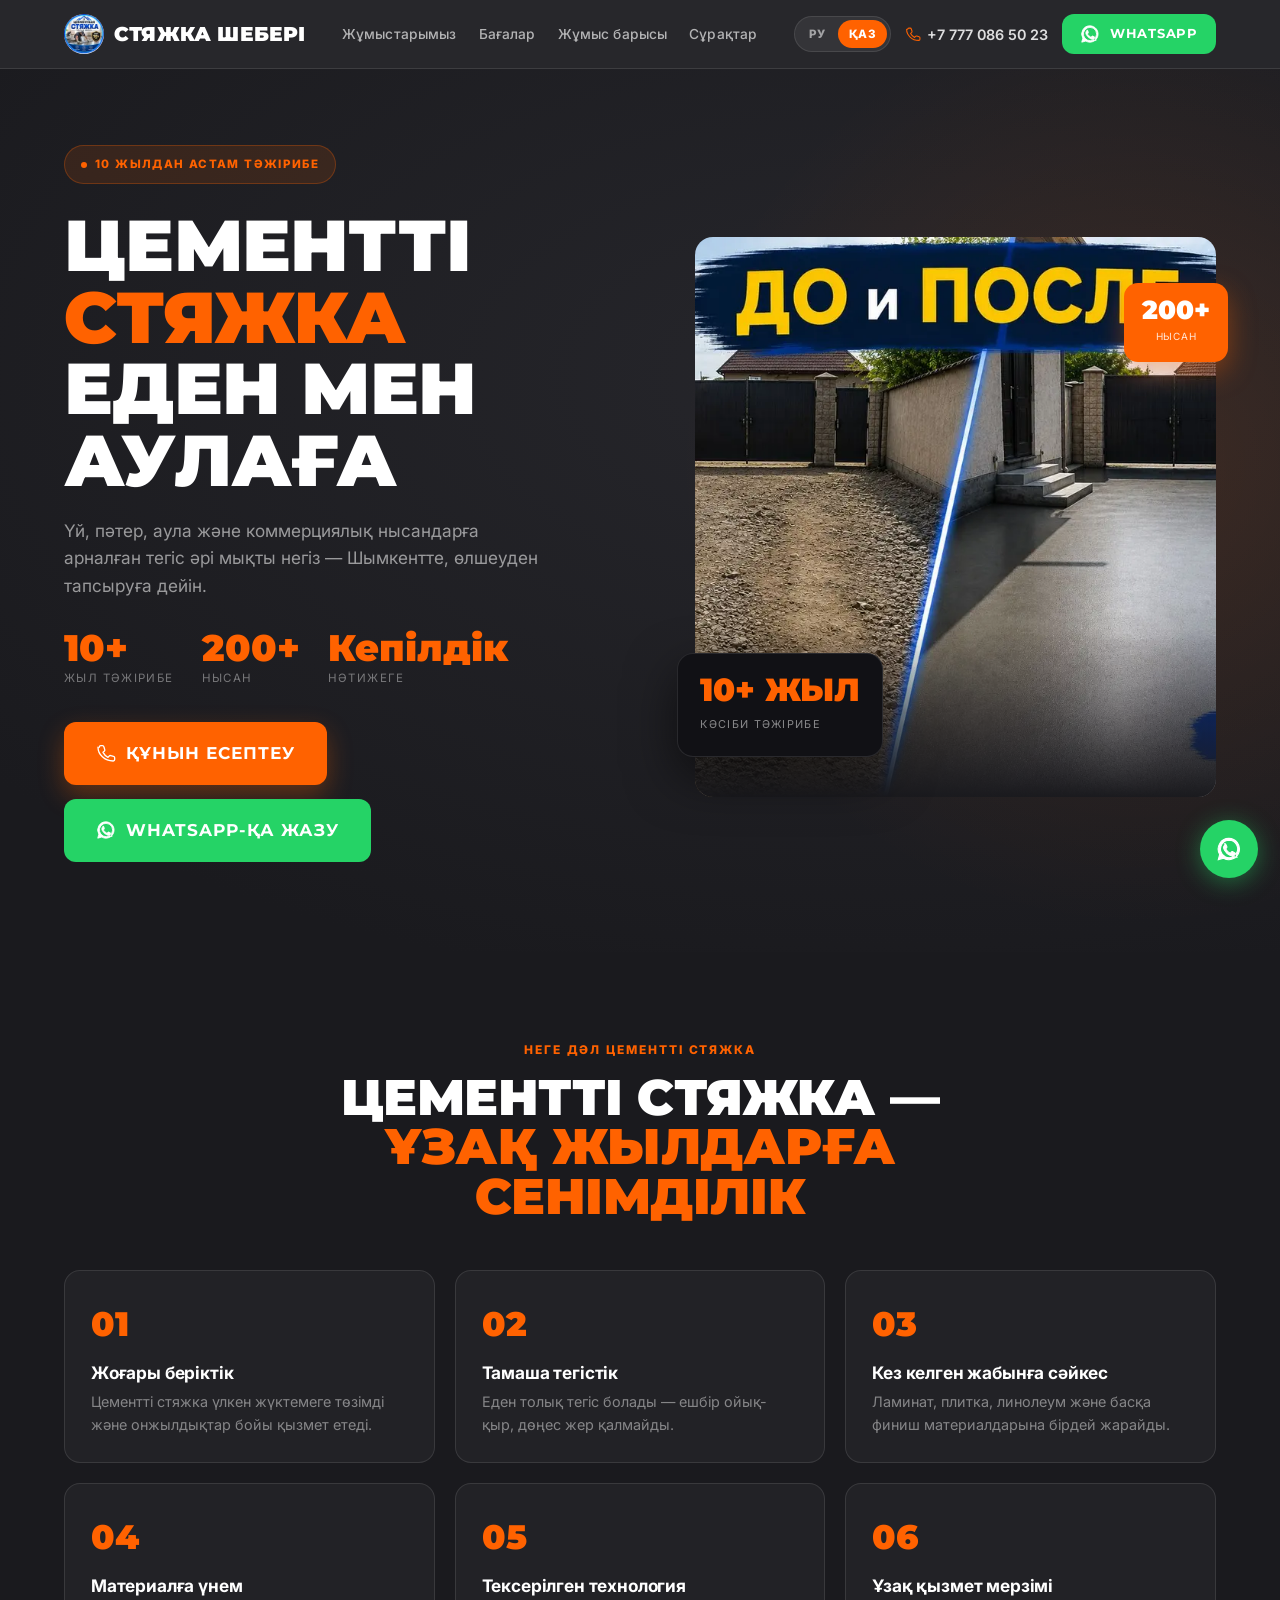
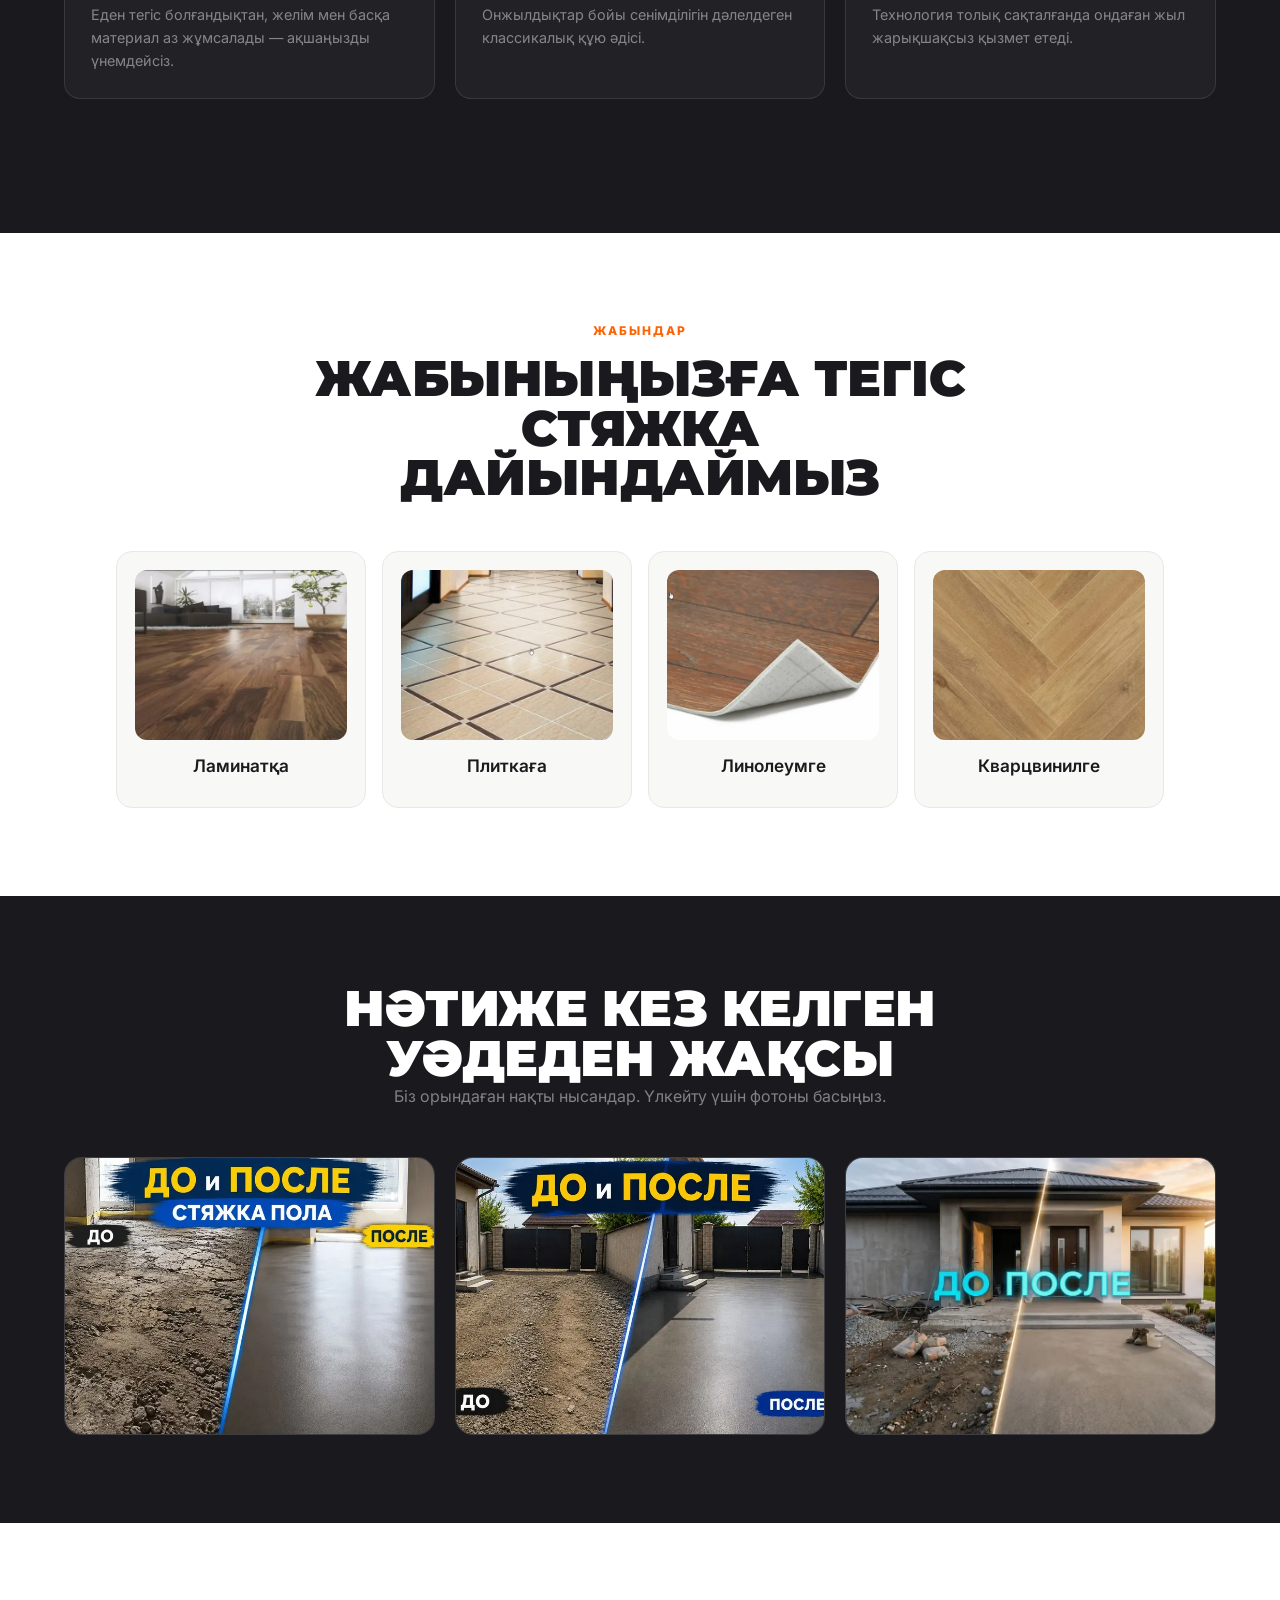
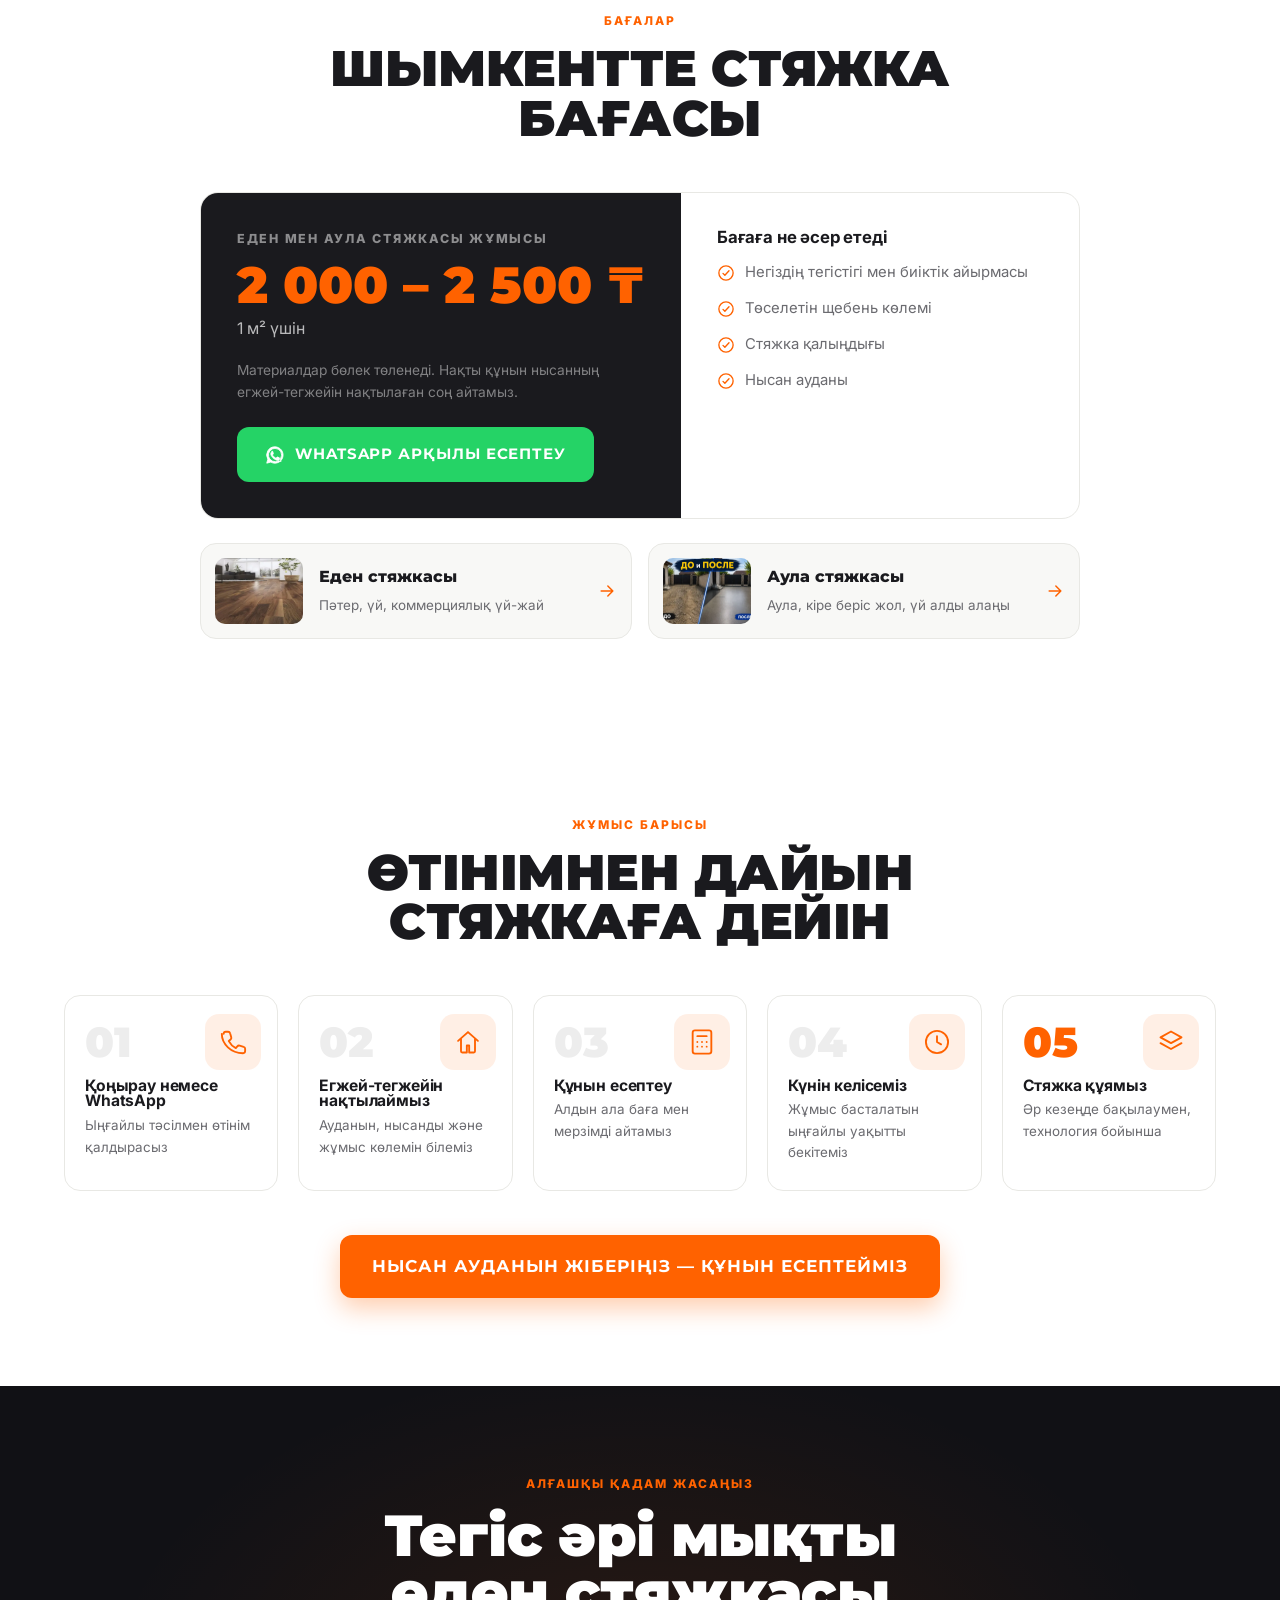
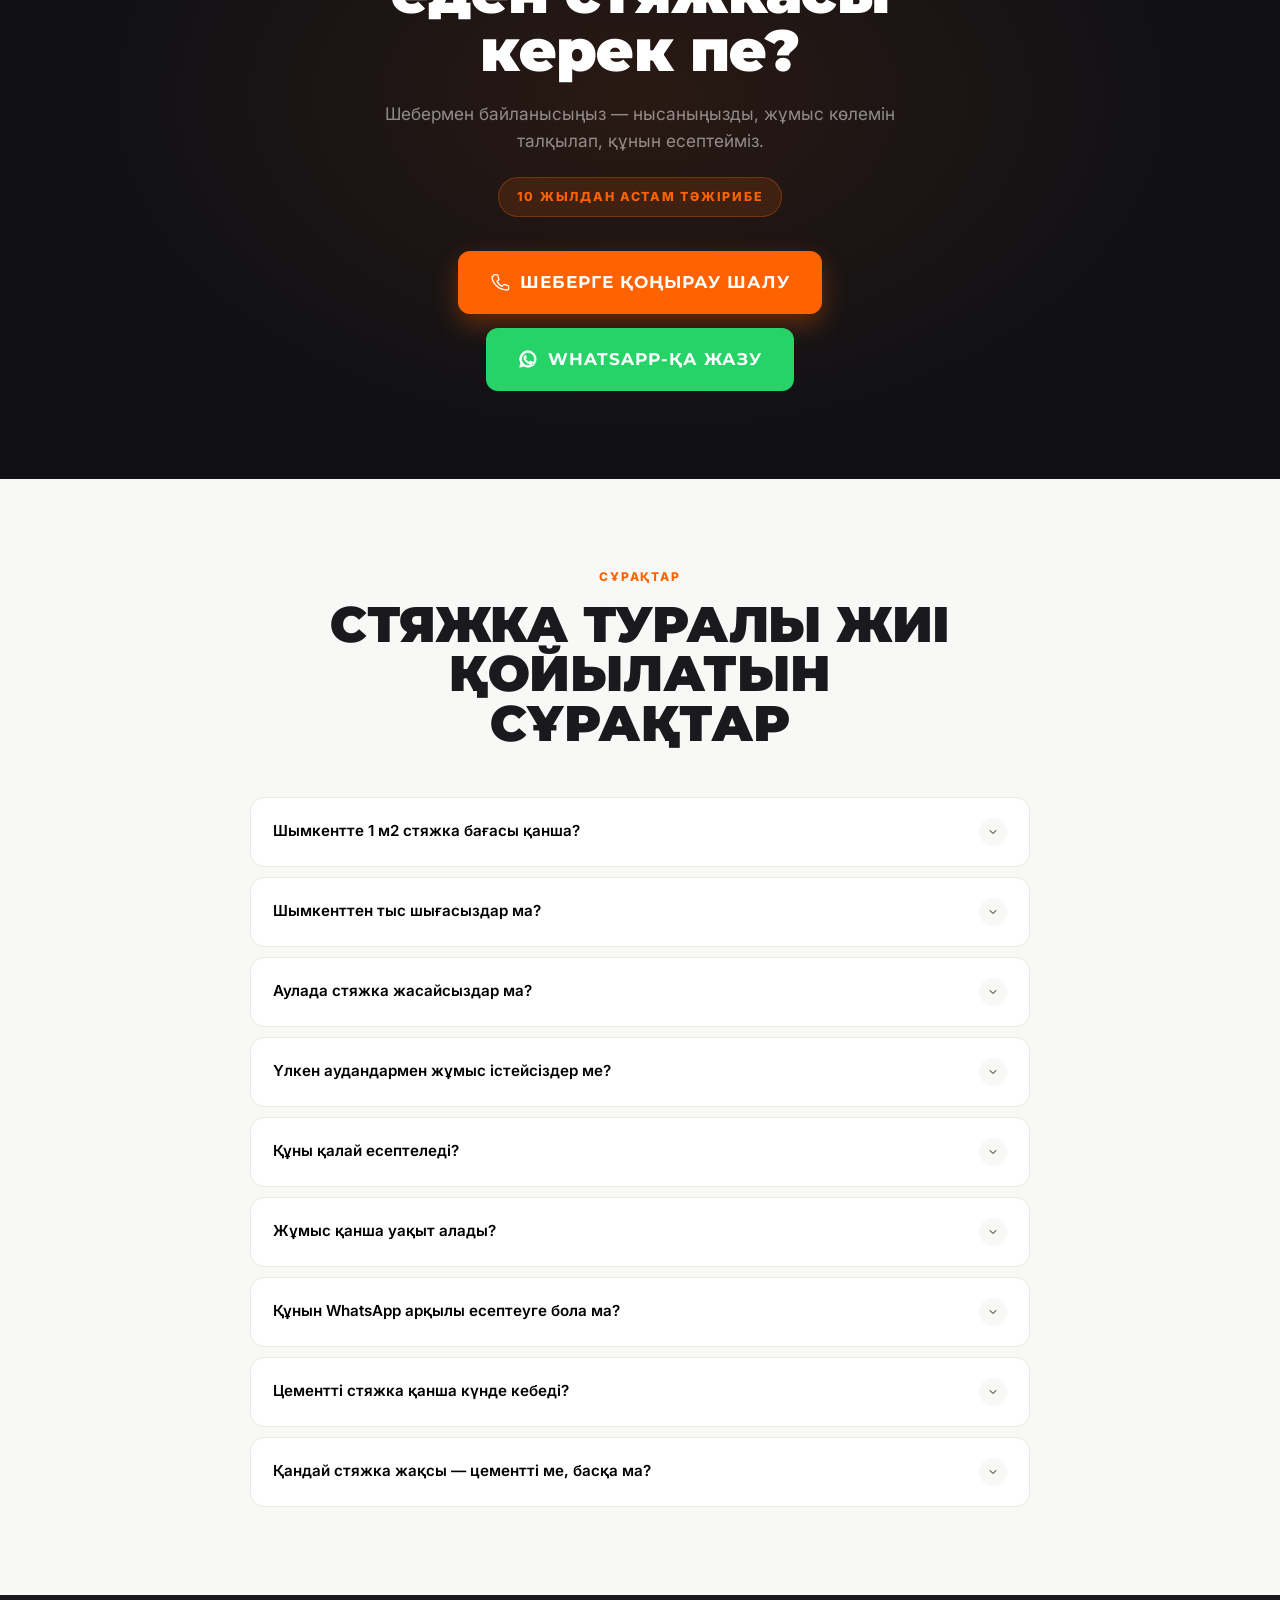
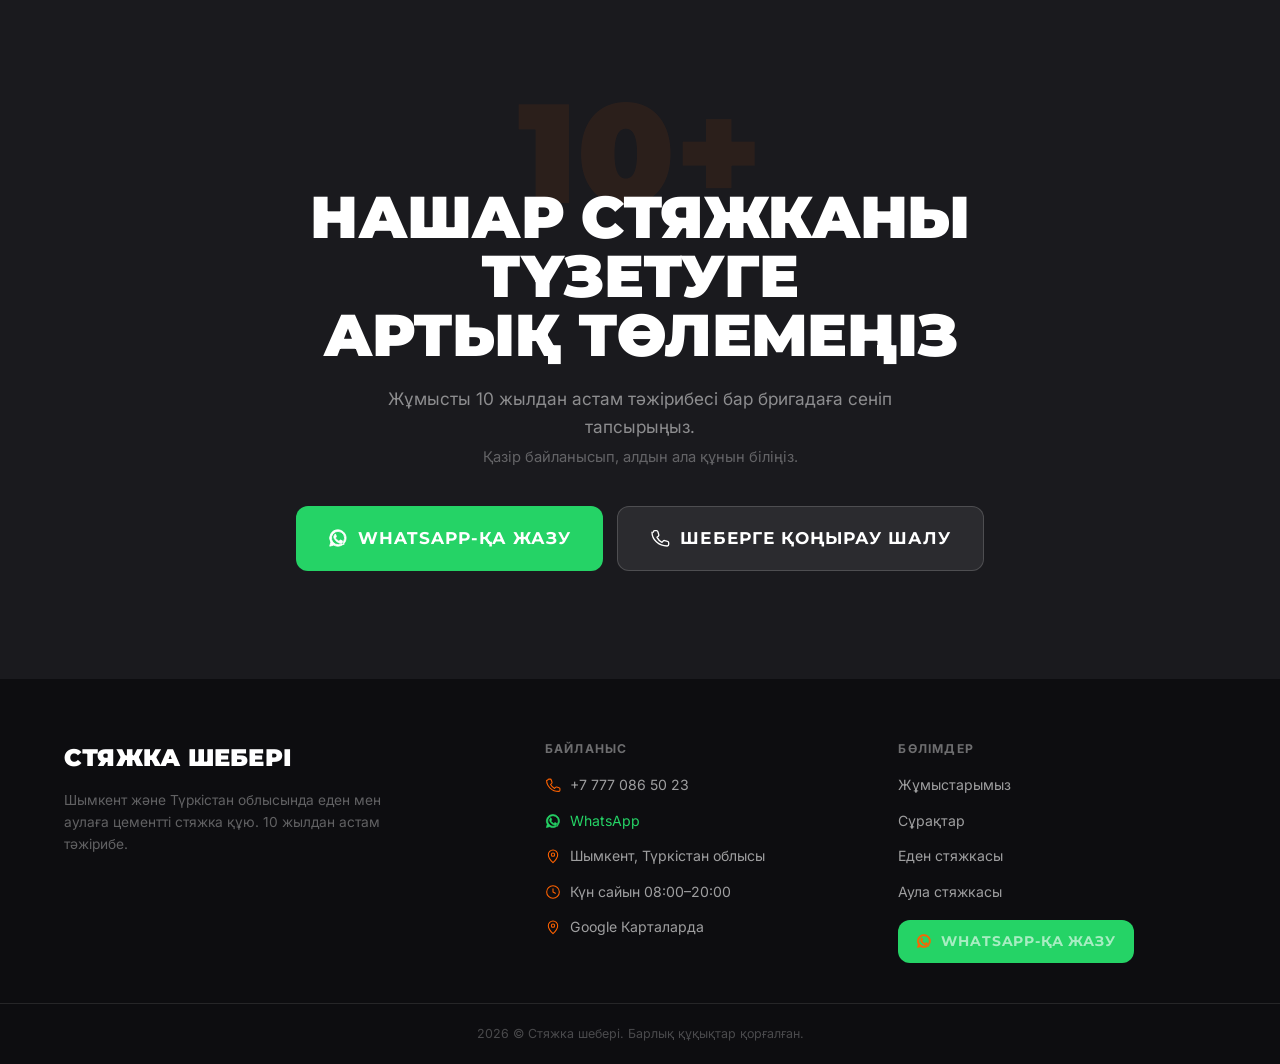
==== kk/index.html @ 06625010 "Work more search phrases into page copy Add 'заливка пола', 'бетонирование двора', 'цена за м2' and " ====
<!DOCTYPE html>
<html lang="kk">
<head>
<meta charset="UTF-8">
<meta name="viewport" content="width=device-width, initial-scale=1.0">
<title>Шымкентте еден мен аулаға цементті стяжка құю — 10+ жыл тәжірибесі бар шебер</title>
<meta name="description" content="Шымкент және Түркістан облысында сапалы цементті стяжка құю қызметі. Тәжірибелі шебер мен бригада, жұмыс бағасы 1 м² үшін 2000 ₸-ден. WhatsApp-қа жазыңыз немесе қоңырау шалыңыз.">
<meta name="keywords" content="Шымкентте стяжка құю, еден стяжкасы Шымкент, цементті стяжка, аула стяжкасы, стяжка бағасы Шымкент, стяжка шебері, пәтерге стяжка құю, Түркістан облысы стяжка, стяжка бригадасы, еденге стяжка құю, ламинат астына стяжка, плитка астына стяжка, линолеум астына стяжка, кварцвинил астына стяжка, еденді тегістеу, жеке үй стяжкасы, еден стяжкасы бағасы, стяжка 1 м2 қанша тұрады, стяжка қанша күнде кебеді, қандай стяжка жақсы">
<meta name="robots" content="index, follow">
<link rel="canonical" href="https://styazhka-shymkent.kz/kk/">
<link rel="alternate" hreflang="ru" href="https://styazhka-shymkent.kz/">
<link rel="alternate" hreflang="kk" href="https://styazhka-shymkent.kz/kk/">
<link rel="alternate" hreflang="x-default" href="https://styazhka-shymkent.kz/">

<meta property="og:type" content="website">
<meta property="og:title" content="Шымкентте еден мен аулаға цементті стяжка құю — 10+ жыл тәжірибесі бар шебер">
<meta property="og:description" content="Үй, пәтер, аула және коммерциялық нысандарға тегіс әрі мықты стяжка. Жұмыс басталмас бұрын құнын есептейміз.">
<meta property="og:image" content="https://styazhka-shymkent.kz/images/hero-driveway.jpg">
<meta property="og:image:width" content="1400">
<meta property="og:image:height" content="933">
<meta property="og:url" content="https://styazhka-shymkent.kz/kk/">
<meta property="og:locale" content="kk_KZ">
<meta property="og:locale:alternate" content="ru_RU">
<meta property="og:phone_number" content="+77770865023">

<link rel="icon" href="/favicon.ico" sizes="any">
<link rel="icon" type="image/png" sizes="48x48" href="/favicon-48.png">
<link rel="icon" type="image/png" sizes="96x96" href="/favicon-96.png">
<link rel="icon" type="image/png" sizes="120x120" href="/favicon-120.png">
<link rel="icon" type="image/png" sizes="192x192" href="/favicon-192.png">
<link rel="apple-touch-icon" href="/apple-touch-icon.png">

<link rel="preconnect" href="https://fonts.googleapis.com">
<link rel="preconnect" href="https://fonts.gstatic.com" crossorigin>
<link rel="preload" as="style" href="https://fonts.googleapis.com/css2?family=Montserrat:wght@600;700;800;900&family=Inter:wght@400;500;600;700&display=swap">
<link href="https://fonts.googleapis.com/css2?family=Montserrat:wght@600;700;800;900&family=Inter:wght@400;500;600;700&display=swap" rel="stylesheet" media="print" onload="this.media='all'">
<noscript><link href="https://fonts.googleapis.com/css2?family=Montserrat:wght@600;700;800;900&family=Inter:wght@400;500;600;700&display=swap" rel="stylesheet"></noscript>

<link rel="preload" as="image" href="../images/hero-driveway.webp" media="(min-width: 1081px)" fetchpriority="high">
<link rel="stylesheet" href="../styles.css?v=2">

<script type="application/ld+json">
{
  "@context": "https://schema.org",
  "@type": "HomeAndConstructionBusiness",
  "name": "Стяжка шебері — Шымкент",
  "description": "Шымкентте еден мен аулаға цементті стяжка құю. Тәжірибелі шебер мен бригада, нарықта 10 жылдан астам.",
  "url": "https://styazhka-shymkent.kz/kk/",
  "image": "https://styazhka-shymkent.kz/images/hero-driveway.jpg",
  "telephone": "+77770865023",
  "priceRange": "2000–2500 ₸/м²",
  "logo": "https://styazhka-shymkent.kz/images/logo.png",
  "openingHours": "Mo-Su 08:00-20:00",
  "hasMap": "https://maps.google.com/?cid=4954573029250881771",
  "sameAs": ["https://maps.google.com/?cid=4954573029250881771"],
  "areaServed": [
    {"@type": "City", "name": "Шымкент"},
    {"@type": "AdministrativeArea", "name": "Түркістан облысы"}
  ],
  "address": { "@type": "PostalAddress", "addressLocality": "Шымкент", "addressCountry": "KZ" }
}
</script>
<!-- Yandex.Metrika counter -->
<script type="text/javascript">
    (function(m,e,t,r,i,k,a){
        m[i]=m[i]||function(){(m[i].a=m[i].a||[]).push(arguments)};
        m[i].l=1*new Date();
        for (var j = 0; j < document.scripts.length; j++) {if (document.scripts[j].src === r) { return; }}
        k=e.createElement(t),a=e.getElementsByTagName(t)[0],k.async=1,k.src=r,a.parentNode.insertBefore(k,a)
    })(window, document,'script','https://mc.yandex.ru/metrika/tag.js?id=113211714', 'ym');

    ym(113211714, 'init', {ssr:true, webvisor:true, clickmap:true, ecommerce:"dataLayer", accurateTrackBounce:true, trackLinks:true});
</script>
<!-- /Yandex.Metrika counter -->
</head>
<body>
<noscript><div><img src="https://mc.yandex.ru/watch/113211714" style="position:absolute; left:-9999px;" alt="" /></div></noscript>

<!-- ===== ICON SPRITE ===== -->
<svg style="display:none">
  <defs>
    <symbol id="i-award" viewBox="0 0 24 24" fill="none" stroke="currentColor" stroke-width="1.6" stroke-linecap="round" stroke-linejoin="round">
      <circle cx="12" cy="8" r="6"/><path d="M8.5 13.5 7 22l5-3 5 3-1.5-8.5"/>
    </symbol>
    <symbol id="i-users" viewBox="0 0 24 24" fill="none" stroke="currentColor" stroke-width="1.6" stroke-linecap="round" stroke-linejoin="round">
      <circle cx="9" cy="8" r="3.2"/><path d="M2.5 20c0-3.5 2.9-6 6.5-6s6.5 2.5 6.5 6"/>
      <circle cx="17" cy="8.5" r="2.6"/><path d="M16 14.3c2.9.4 5 2.6 5 5.7"/>
    </symbol>
    <symbol id="i-pin" viewBox="0 0 24 24" fill="none" stroke="currentColor" stroke-width="1.6" stroke-linecap="round" stroke-linejoin="round">
      <path d="M12 22s7-6.6 7-12a7 7 0 1 0-14 0c0 5.4 7 12 7 12Z"/><circle cx="12" cy="10" r="2.5"/>
    </symbol>
    <symbol id="i-calc" viewBox="0 0 24 24" fill="none" stroke="currentColor" stroke-width="1.6" stroke-linecap="round" stroke-linejoin="round">
      <rect x="4" y="2" width="16" height="20" rx="2"/><path d="M8 7h8M8 12h.01M12 12h.01M16 12h.01M8 16h.01M12 16h.01M16 16h.01"/>
    </symbol>
    <symbol id="i-phone" viewBox="0 0 24 24" fill="none" stroke="currentColor" stroke-width="1.6" stroke-linecap="round" stroke-linejoin="round">
      <path d="M4 5c0-1 .8-1.8 1.8-1.8h2c.8 0 1.5.5 1.7 1.3l1 3.4c.2.7 0 1.5-.6 2l-1.5 1.3a14 14 0 0 0 6 6l1.3-1.5c.5-.6 1.3-.8 2-.6l3.4 1c.8.2 1.3.9 1.3 1.7v2c0 1-.8 1.8-1.8 1.8C10.3 21.6 2.4 13.7 2.4 5"/>
    </symbol>
    <symbol id="i-whatsapp" viewBox="0 0 24 24" fill="currentColor">
      <path d="M12 2.2A9.8 9.8 0 0 0 3.4 17l-1.3 4.8L7 20.5A9.8 9.8 0 1 0 12 2.2Zm0 1.8a8 8 0 0 1 6.7 12.3l-.2.4.8 3-3.1-.8-.4.2A8 8 0 1 1 12 4Zm-3.4 4c-.2 0-.5 0-.7.4-.2.4-.9 1-.9 2.3 0 1.3 1 2.6 1.1 2.8.1.2 2 3.1 4.8 4.2 2.4 1 2.4.6 2.8.6.5 0 1.6-.6 1.8-1.3.2-.6.2-1.1.2-1.2-.1-.1-.3-.2-.6-.4l-2-1c-.3-.1-.5-.1-.6.1l-.9 1.1c-.2.2-.3.2-.6.1-.3-.1-1.2-.5-2.3-1.5-.9-.8-1.4-1.7-1.6-2-.2-.3 0-.5.1-.6l.5-.6c.2-.2.2-.4.3-.6.1-.2 0-.4 0-.6l-.9-2.1c-.2-.5-.4-.5-.6-.5h-.5Z"/>
    </symbol>
    <symbol id="i-check" viewBox="0 0 24 24" fill="none" stroke="currentColor" stroke-width="1.8" stroke-linecap="round" stroke-linejoin="round">
      <circle cx="12" cy="12" r="9.5"/><path d="m8 12.5 2.5 2.5 5.5-6"/>
    </symbol>
    <symbol id="i-star" viewBox="0 0 24 24" fill="currentColor">
      <path d="M12 2.5l2.9 6.1 6.6.8-4.9 4.5 1.3 6.6L12 17.4l-5.9 3.1 1.3-6.6-4.9-4.5 6.6-.8Z"/>
    </symbol>
    <symbol id="i-home" viewBox="0 0 24 24" fill="none" stroke="currentColor" stroke-width="1.6" stroke-linecap="round" stroke-linejoin="round">
      <path d="M3.5 11 12 3.5 20.5 11"/><path d="M6 9.5V20a1 1 0 0 0 1 1h4v-6h2v6h4a1 1 0 0 0 1-1V9.5"/>
    </symbol>
    <symbol id="i-building" viewBox="0 0 24 24" fill="none" stroke="currentColor" stroke-width="1.6" stroke-linecap="round" stroke-linejoin="round">
      <rect x="5" y="3" width="14" height="18" rx="1"/><path d="M9 7h1M14 7h1M9 11h1M14 11h1M9 15h1M14 15h1M10 21v-4h4v4"/>
    </symbol>
    <symbol id="i-layers" viewBox="0 0 24 24" fill="none" stroke="currentColor" stroke-width="1.6" stroke-linecap="round" stroke-linejoin="round">
      <path d="m12 3 9 5-9 5-9-5 9-5Z"/><path d="m3 13 9 5 9-5"/>
    </symbol>
    <symbol id="i-grid" viewBox="0 0 24 24" fill="none" stroke="currentColor" stroke-width="1.6" stroke-linecap="round" stroke-linejoin="round">
      <rect x="3.5" y="3.5" width="7.5" height="7.5" rx="1"/><rect x="13" y="3.5" width="7.5" height="7.5" rx="1"/>
      <rect x="3.5" y="13" width="7.5" height="7.5" rx="1"/><rect x="13" y="13" width="7.5" height="7.5" rx="1"/>
    </symbol>
    <symbol id="i-tree" viewBox="0 0 24 24" fill="none" stroke="currentColor" stroke-width="1.6" stroke-linecap="round" stroke-linejoin="round">
      <path d="M12 2 7 10h3l-4 6h4v6h4v-6h4l-4-6h3L12 2Z"/>
    </symbol>
    <symbol id="i-garage" viewBox="0 0 24 24" fill="none" stroke="currentColor" stroke-width="1.6" stroke-linecap="round" stroke-linejoin="round">
      <path d="M3 21V9l9-6 9 6v12"/><path d="M5 21v-9h14v9"/><path d="M5 12h14"/>
    </symbol>
    <symbol id="i-briefcase" viewBox="0 0 24 24" fill="none" stroke="currentColor" stroke-width="1.6" stroke-linecap="round" stroke-linejoin="round">
      <rect x="2.5" y="7" width="19" height="13" rx="2"/><path d="M8 7V5a2 2 0 0 1 2-2h4a2 2 0 0 1 2 2v2"/><path d="M2.5 12.5h19"/>
    </symbol>
    <symbol id="i-maximize" viewBox="0 0 24 24" fill="none" stroke="currentColor" stroke-width="1.6" stroke-linecap="round" stroke-linejoin="round">
      <path d="M8 3H4a1 1 0 0 0-1 1v4M16 3h4a1 1 0 0 1 1 1v4M21 16v4a1 1 0 0 1-1 1h-4M3 16v4a1 1 0 0 0 1 1h4"/>
    </symbol>
    <symbol id="i-camera" viewBox="0 0 24 24" fill="none" stroke="currentColor" stroke-width="1.6" stroke-linecap="round" stroke-linejoin="round">
      <path d="M4 8h3l1.5-2h7L17 8h3a1 1 0 0 1 1 1v9a1 1 0 0 1-1 1H4a1 1 0 0 1-1-1V9a1 1 0 0 1 1-1Z"/><circle cx="12" cy="13.5" r="3.4"/>
    </symbol>
    <symbol id="i-clock" viewBox="0 0 24 24" fill="none" stroke="currentColor" stroke-width="1.6" stroke-linecap="round" stroke-linejoin="round">
      <circle cx="12" cy="12" r="9.5"/><path d="M12 7v5l3.5 2"/>
    </symbol>
    <symbol id="i-arrow" viewBox="0 0 24 24" fill="none" stroke="currentColor" stroke-width="1.8" stroke-linecap="round" stroke-linejoin="round">
      <path d="M5 12h14M13 6l6 6-6 6"/>
    </symbol>
    <symbol id="i-chevron" viewBox="0 0 24 24" fill="none" stroke="currentColor" stroke-width="1.8" stroke-linecap="round" stroke-linejoin="round">
      <path d="m6 9 6 6 6-6"/>
    </symbol>
    <symbol id="i-close" viewBox="0 0 24 24" fill="none" stroke="currentColor" stroke-width="1.8" stroke-linecap="round" stroke-linejoin="round">
      <path d="m6 6 12 12M18 6 6 18"/>
    </symbol>
    <symbol id="i-zoom" viewBox="0 0 24 24" fill="none" stroke="currentColor" stroke-width="1.6" stroke-linecap="round" stroke-linejoin="round">
      <circle cx="11" cy="11" r="7"/><path d="m21 21-4.3-4.3M11 8v6M8 11h6"/>
    </symbol>
    <symbol id="i-shield" viewBox="0 0 24 24" fill="none" stroke="currentColor" stroke-width="1.6" stroke-linecap="round" stroke-linejoin="round">
      <path d="M12 2.5 20 6v6c0 5-3.4 8.4-8 9.5C7.4 20.4 4 17 4 12V6l8-3.5Z"/><path d="m8.5 12 2.5 2.5 4.5-5"/>
    </symbol>
  </defs>
</svg>

<!-- ===== HEADER ===== -->
<header class="site-header" id="siteHeader">
  <div class="container header-inner">
    <a href="#top" class="logo">
      <img class="logo-mark" src="../images/logo.webp" width="40" height="40" alt="Логотип — Стяжка шебері">
      <span class="logo-stack">
        <span class="logo-text">Стяжка шебері</span>
      </span>
    </a>

    <nav class="main-nav" id="mainNav">
      <a href="#before-after">Жұмыстарымыз</a>
      <a href="#price">Бағалар</a>
      <a href="#process" class="hide-mobile">Жұмыс барысы</a>
      <a href="#faq">Сұрақтар</a>
    </nav>

    <div class="header-actions">
      <div class="lang-switch" role="group" aria-label="Тіл / Язык">
        <a href="/" class="lang-btn">РУ</a>
        <a href="/kk/" class="lang-btn active">ҚАЗ</a>
      </div>
      <a href="tel:+77770865023" class="phone-link">
        <svg class="ic"><use href="#i-phone"/></svg> +7 777 086 50 23
      </a>
      <a href="https://wa.me/77770865023?text=Сәлеметсіз бе! Стяжка құю құнын білгім келеді." class="btn btn-accent btn-sm">
        <svg class="ic"><use href="#i-whatsapp"/></svg> WhatsApp
      </a>
      <button class="burger" id="burger" aria-label="Мәзір">
        <span></span><span></span><span></span>
      </button>
    </div>
  </div>
</header>

<!-- ===== HERO ===== -->
<section class="hero" id="top">
  <div class="container hero-inner">
    <div class="hero-text reveal">
      <span class="hero-badge"><span class="dot"></span> <span>10 жылдан астам тәжірибе</span></span>

      <h1>ЦЕМЕНТТІ<br><span class="accent">СТЯЖКА</span><br>ЕДЕН МЕН АУЛАҒА</h1>

      <p class="hero-sub">Үй, пәтер, аула және коммерциялық нысандарға арналған тегіс әрі мықты негіз — Шымкентте, өлшеуден тапсыруға дейін.</p>

      <div class="hero-stats">
        <div><strong>10+</strong><span>жыл тәжірибе</span></div>
        <div><strong>200+</strong><span>нысан</span></div>
        <div><strong>Кепілдік</strong><span>нәтижеге</span></div>
      </div>

      <div class="hero-cta">
        <a href="#contact-form" class="btn btn-primary btn-lg"><svg class="ic"><use href="#i-phone"/></svg> <span>Құнын есептеу</span></a>
        <a href="https://wa.me/77770865023?text=Сәлеметсіз бе! Стяжка құю құнын білгім келеді." class="btn btn-accent btn-lg">
          <svg class="ic"><use href="#i-whatsapp"/></svg> <span>WhatsApp-қа жазу</span>
        </a>
      </div>

    </div>

    <div class="hero-media">
      <div class="hero-photo">
        <img src="../images/hero-driveway.webp" width="1100" height="733" loading="lazy" alt="Шымкентте аула стяжкасы дейін және кейін">
      </div>
      <div class="hero-badge-card">
        <strong>10+ ЖЫЛ</strong>
        <span>Кәсіби тәжірибе</span>
      </div>
      <div class="hero-badge-pin">
        <strong>200+</strong>
        <span>нысан</span>
      </div>
    </div>
  </div>
</section>

<!-- ===== PAIN SECTION ===== -->
<section class="section section-dark">
  <div class="container">
    <div class="section-head reveal">
      <span class="eyebrow">Неге дәл цементті стяжка</span>
      <h2>ЦЕМЕНТТІ СТЯЖКА —<br><span class="accent">ҰЗАҚ ЖЫЛДАРҒА СЕНІМДІЛІК</span></h2>
    </div>

    <div class="grid grid-3 pain-cards">
      <div class="pain-card reveal">
        <div class="pain-num"></div>
        <h3>Жоғары беріктік</h3>
        <p>Цементті стяжка үлкен жүктемеге төзімді және онжылдықтар бойы қызмет етеді.</p>
      </div>
      <div class="pain-card reveal">
        <div class="pain-num"></div>
        <h3>Тамаша тегістік</h3>
        <p>Еден толық тегіс болады — ешбір ойық-қыр, дөңес жер қалмайды.</p>
      </div>
      <div class="pain-card reveal">
        <div class="pain-num"></div>
        <h3>Кез келген жабынға сәйкес</h3>
        <p>Ламинат, плитка, линолеум және басқа финиш материалдарына бірдей жарайды.</p>
      </div>
      <div class="pain-card reveal">
        <div class="pain-num"></div>
        <h3>Материалға үнем</h3>
        <p>Еден тегіс болғандықтан, желім мен басқа материал аз жұмсалады — ақшаңызды үнемдейсіз.</p>
      </div>
      <div class="pain-card reveal">
        <div class="pain-num"></div>
        <h3>Тексерілген технология</h3>
        <p>Онжылдықтар бойы сенімділігін дәлелдеген классикалық құю әдісі.</p>
      </div>
      <div class="pain-card reveal">
        <div class="pain-num"></div>
        <h3>Ұзақ қызмет мерзімі</h3>
        <p>Технология толық сақталғанда ондаған жыл жарықшақсыз қызмет етеді.</p>
      </div>
    </div>
  </div>
</section>

<!-- ===== FLOOR TYPES ===== -->
<section class="section" id="floor-types">
  <div class="container">
    <div class="section-head reveal">
      <span class="eyebrow">Жабындар</span>
      <h2>Жабыныңызға тегіс стяжка дайындаймыз</h2>
    </div>

    <div class="floor-types">
      <div class="floor-type reveal">
        <div class="floor-type-photo"><img src="../images/floor-laminate.webp" width="600" height="360" alt="Ламинат астына стяжка" loading="lazy"></div>
        <span>Ламинатқа</span>
      </div>
      <div class="floor-type reveal">
        <div class="floor-type-photo"><img src="../images/floor-tile.webp" width="600" height="396" alt="Плитка астына стяжка" loading="lazy"></div>
        <span>Плиткаға</span>
      </div>
      <div class="floor-type reveal">
        <div class="floor-type-photo"><img src="../images/floor-linoleum.webp" width="600" height="435" alt="Линолеум астына стяжка" loading="lazy"></div>
        <span>Линолеумге</span>
      </div>
      <div class="floor-type reveal">
        <div class="floor-type-photo"><img src="../images/floor-quartzvinyl.webp" width="600" height="408" alt="Кварцвинил астына стяжка" loading="lazy"></div>
        <span>Кварцвинилге</span>
      </div>
    </div>
  </div>
</section>

<!-- ===== BEFORE / AFTER ===== -->
<section class="section section-dark" id="before-after">
  <div class="container">
    <div class="section-head reveal">
      <h2>Нәтиже кез келген уәдеден жақсы</h2>
      <p>Біз орындаған нақты нысандар. Үлкейту үшін фотоны басыңыз.</p>
    </div>

    <div class="grid grid-3">
      <div class="ba-item reveal" data-label="Пәтердегі еден стяжкасы" data-img="../images/before-after-floor.webp">
        <img src="../images/before-after-floor-sm.webp" width="800" height="533" alt="Еден стяжкасы дейін және кейін — Шымкент" loading="lazy">
        <div class="ba-overlay"><span>Пәтердегі еден стяжкасы</span></div>
        <div class="ba-zoom"><svg class="ic"><use href="#i-zoom"/></svg></div>
      </div>
      <div class="ba-item reveal" data-label="Жеке үй ауласының стяжкасы" data-img="../images/before-after-yard.webp">
        <img src="../images/before-after-yard-sm.webp" width="800" height="533" alt="Аула стяжкасы дейін және кейін — Шымкент" loading="lazy">
        <div class="ba-overlay"><span>Жеке үй ауласының стяжкасы</span></div>
        <div class="ba-zoom"><svg class="ic"><use href="#i-zoom"/></svg></div>
      </div>
      <div class="ba-item reveal" data-label="Үй кірер алдындағы стяжка" data-img="../images/before-after-house.webp">
        <img src="../images/before-after-house-sm.webp" width="800" height="599" alt="Үй алдындағы стяжка дейін және кейін — Шымкент" loading="lazy">
        <div class="ba-overlay"><span>Үй кірер алдындағы стяжка</span></div>
        <div class="ba-zoom"><svg class="ic"><use href="#i-zoom"/></svg></div>
      </div>
    </div>
  </div>
</section>

<!-- ===== PRICE ===== -->
<section class="section" id="price">
  <div class="container">
    <div class="section-head reveal">
      <span class="eyebrow">Бағалар</span>
      <h2>Шымкентте стяжка бағасы</h2>
    </div>
    <div class="price-card reveal">
      <div class="price-main">
        <div class="price-label">Еден мен аула стяжкасы жұмысы</div>
        <div class="price-value">2 000 – 2 500 ₸</div>
        <div class="price-unit">1 м² үшін</div>
        <p class="price-note">Материалдар бөлек төленеді. Нақты құнын нысанның егжей-тегжейін нақтылаған соң айтамыз.</p>
        <a href="https://wa.me/77770865023?text=Сәлеметсіз бе! Стяжка құю құнын білгім келеді." class="btn btn-accent"><svg class="ic"><use href="#i-whatsapp"/></svg> <span>WhatsApp арқылы есептеу</span></a>
      </div>
      <div class="price-factors">
        <h3>Бағаға не әсер етеді</h3>
        <ul>
          <li><svg class="ic"><use href="#i-check"/></svg> <span>Негіздің тегістігі мен биіктік айырмасы</span></li>
          <li><svg class="ic"><use href="#i-check"/></svg> <span>Төселетін щебень көлемі</span></li>
          <li><svg class="ic"><use href="#i-check"/></svg> <span>Стяжка қалыңдығы</span></li>
          <li><svg class="ic"><use href="#i-check"/></svg> <span>Нысан ауданы</span></li>
        </ul>
      </div>
    </div>
    <div class="service-links reveal">
      <a href="/kk/styazhka-pola/" class="service-link">
        <img src="../images/floor-laminate.webp" alt="Еден стяжкасы" loading="lazy">
        <div><strong>Еден стяжкасы</strong><span>Пәтер, үй, коммерциялық үй-жай</span></div>
        <svg class="ic"><use href="#i-arrow"/></svg>
      </a>
      <a href="/kk/styazhka-dvora/" class="service-link">
        <img src="../images/before-after-yard-sm.webp" alt="Аула стяжкасы" loading="lazy">
        <div><strong>Аула стяжкасы</strong><span>Аула, кіре беріс жол, үй алды алаңы</span></div>
        <svg class="ic"><use href="#i-arrow"/></svg>
      </a>
    </div>
  </div>
</section>

<!-- ===== PROCESS / STEPS ===== -->
<section class="section" id="process">
  <div class="container">
    <div class="section-head reveal">
      <span class="eyebrow">Жұмыс барысы</span>
      <h2>Өтінімнен дайын стяжкаға дейін</h2>
    </div>
    <div class="grid steps">
      <div class="step reveal">
        <div class="step-icon"><svg class="ic"><use href="#i-phone"/></svg></div>
        <div class="step-num">01</div>
        <h3>Қоңырау немесе WhatsApp</h3>
        <p>Ыңғайлы тәсілмен өтінім қалдырасыз</p>
      </div>
      <div class="step reveal">
        <div class="step-icon"><svg class="ic"><use href="#i-home"/></svg></div>
        <div class="step-num">02</div>
        <h3>Егжей-тегжейін нақтылаймыз</h3>
        <p>Ауданын, нысанды және жұмыс көлемін білеміз</p>
      </div>
      <div class="step reveal">
        <div class="step-icon"><svg class="ic"><use href="#i-calc"/></svg></div>
        <div class="step-num">03</div>
        <h3>Құнын есептеу</h3>
        <p>Алдын ала баға мен мерзімді айтамыз</p>
      </div>
      <div class="step reveal">
        <div class="step-icon"><svg class="ic"><use href="#i-clock"/></svg></div>
        <div class="step-num">04</div>
        <h3>Күнін келісеміз</h3>
        <p>Жұмыс басталатын ыңғайлы уақытты бекітеміз</p>
      </div>
      <div class="step reveal">
        <div class="step-icon"><svg class="ic"><use href="#i-layers"/></svg></div>
        <div class="step-num">05</div>
        <h3>Стяжка құямыз</h3>
        <p>Әр кезеңде бақылаумен, технология бойынша</p>
      </div>
    </div>
    <div class="section-cta-link reveal">
      <a href="#contact-form" class="btn btn-primary btn-lg">Нысан ауданын жіберіңіз — құнын есептейміз</a>
    </div>
  </div>
</section>

<!-- ===== OFFER (MID CTA) ===== -->
<section class="section section-deep offer">
  <div class="container offer-inner reveal">
    <span class="eyebrow">Алғашқы қадам жасаңыз</span>
    <h2>Тегіс әрі мықты еден стяжкасы керек пе?</h2>
    <p>Шебермен байланысыңыз — нысаныңызды, жұмыс көлемін талқылап, құнын есептейміз.</p>
    <span class="offer-badge">10 жылдан астам тәжірибе</span>
    <div class="offer-buttons">
      <a href="tel:+77770865023" class="btn btn-primary btn-lg"><svg class="ic"><use href="#i-phone"/></svg> <span>Шеберге қоңырау шалу</span></a>
      <a href="https://wa.me/77770865023?text=Сәлеметсіз бе! Стяжка құю құнын білгім келеді." class="btn btn-accent btn-lg"><svg class="ic"><use href="#i-whatsapp"/></svg> <span>WhatsApp-қа жазу</span></a>
    </div>
  </div>
</section>

<!-- ===== FAQ ===== -->
<section class="section section-surface" id="faq">
  <div class="container">
    <div class="section-head reveal">
      <span class="eyebrow">Сұрақтар</span>
      <h2>Стяжка туралы жиі қойылатын сұрақтар</h2>
    </div>
    <div class="faq-list reveal">
      <div class="faq-item">
        <button class="faq-q"><span>Шымкентте 1 м2 стяжка бағасы қанша?</span> <span class="faq-q-icon"><svg class="ic"><use href="#i-chevron"/></svg></span></button>
        <div class="faq-a"><p>Жұмыс құны 1 м² үшін 2 000–2 500 ₸, материалдар бөлек төленеді. Соңғы баға ауданға, қалыңдыққа және нысан түріне байланысты — параметрлерді WhatsApp-қа жазыңыз, дәл есептейміз.</p></div>
      </div>
      <div class="faq-item">
        <button class="faq-q"><span>Шымкенттен тыс шығасыздар ма?</span> <span class="faq-q-icon"><svg class="ic"><use href="#i-chevron"/></svg></span></button>
        <div class="faq-a"><p>Иә, Шымкент және Түркістан облысының жақын елді мекендеріне шығамыз.</p></div>
      </div>
      <div class="faq-item">
        <button class="faq-q"><span>Аулада стяжка жасайсыздар ма?</span> <span class="faq-q-icon"><svg class="ic"><use href="#i-chevron"/></svg></span></button>
        <div class="faq-a"><p>Иә, суды ағызу үшін еңіс пен беткейдегі жүктемені ескере отырып, аула стяжкасын құямыз.</p></div>
      </div>
      <div class="faq-item">
        <button class="faq-q"><span>Үлкен аудандармен жұмыс істейсіздер ме?</span> <span class="faq-q-icon"><svg class="ic"><use href="#i-chevron"/></svg></span></button>
        <div class="faq-a"><p>Иә, бригада кез келген көлемдегі еден мен ауланы құяды — пәтерден коммерциялық үй-жайға дейін.</p></div>
      </div>
      <div class="faq-item">
        <button class="faq-q"><span>Құны қалай есептеледі?</span> <span class="faq-q-icon"><svg class="ic"><use href="#i-chevron"/></svg></span></button>
        <div class="faq-a"><p>Нақты құнды негіздің тегістігіне, тасталатын щебен көлеміне және стяжка қалыңдығына байланысты есептейміз.</p></div>
      </div>
      <div class="faq-item">
        <button class="faq-q"><span>Жұмыс қанша уақыт алады?</span> <span class="faq-q-icon"><svg class="ic"><use href="#i-chevron"/></svg></span></button>
        <div class="faq-a"><p>Мерзім ауданға және нысан түріне байланысты. Нақты мерзімді өтінімді талқылағанда келісеміз.</p></div>
      </div>
      <div class="faq-item">
        <button class="faq-q"><span>Құнын WhatsApp арқылы есептеуге бола ма?</span> <span class="faq-q-icon"><svg class="ic"><use href="#i-chevron"/></svg></span></button>
        <div class="faq-a"><p>Иә! Бізге ауданы мен үй-жай түрін жазыңыз — алдын ала есеп береміз. Нақты соманы өлшеуден кейін бекітеміз.</p></div>
      </div>
      <div class="faq-item">
        <button class="faq-q"><span>Цементті стяжка қанша күнде кебеді?</span> <span class="faq-q-icon"><svg class="ic"><use href="#i-chevron"/></svg></span></button>
        <div class="faq-a"><p>Цементті стяжка толық беріктікке 28 күнде жетеді. Үстінен жүруге құюдан 2–3 күн өткен соң болады.</p></div>
      </div>
      <div class="faq-item">
        <button class="faq-q"><span>Қандай стяжка жақсы — цементті ме, басқа ма?</span> <span class="faq-q-icon"><svg class="ic"><use href="#i-chevron"/></svg></span></button>
        <div class="faq-a"><p>Цементті стяжка — онжылдықтар бойы тексерілген нұсқа: жоғары беріктік, тегістік және кез келген финиш жабынға сәйкестік.</p></div>
      </div>
    </div>
  </div>
</section>

<!-- ===== FINAL CTA ===== -->
<section class="section section-dark" id="contact-form">
  <div class="container final-cta reveal">
    <div class="final-watermark">10+</div>
    <h2>НАШАР СТЯЖКАНЫ<br>ТҮЗЕТУГЕ<br>АРТЫҚ ТӨЛЕМЕҢІЗ</h2>
    <p class="lead">Жұмысты 10 жылдан астам тәжірибесі бар бригадаға сеніп тапсырыңыз.</p>
    <p class="sub">Қазір байланысып, алдын ала құнын біліңіз.</p>

    <div class="final-cta-buttons">
      <a href="https://wa.me/77770865023?text=Сәлеметсіз бе! Стяжка құю құнын білгім келеді." class="btn btn-accent btn-lg"><svg class="ic"><use href="#i-whatsapp"/></svg> <span>WhatsApp-қа жазу</span></a>
      <a href="tel:+77770865023" class="btn btn-outline btn-lg"><svg class="ic"><use href="#i-phone"/></svg> <span>Шеберге қоңырау шалу</span></a>
    </div>
  </div>
</section>

<!-- ===== FOOTER ===== -->
<footer class="site-footer">
  <div class="container footer-inner">
    <div class="footer-brand">
      <span class="logo-text">Стяжка шебері</span>
      <p>Шымкент және Түркістан облысында еден мен аулаға цементті стяжка құю. 10 жылдан астам тәжірибе.</p>
    </div>
    <div class="footer-col">
      <h4>Байланыс</h4>
      <a href="tel:+77770865023"><svg class="ic"><use href="#i-phone"/></svg> +7 777 086 50 23</a>
      <a href="https://wa.me/77770865023" class="whatsapp-link"><svg class="ic"><use href="#i-whatsapp"/></svg> WhatsApp</a>
      <span><svg class="ic"><use href="#i-pin"/></svg> <span>Шымкент, Түркістан облысы</span></span>
      <span><svg class="ic"><use href="#i-clock"/></svg> <span>Күн сайын 08:00–20:00</span></span>
      <a href="https://maps.app.goo.gl/fH9EG4186t8MwVMS7" target="_blank" rel="noopener"><svg class="ic"><use href="#i-pin"/></svg> Google Карталарда</a>
    </div>
    <div class="footer-col">
      <h4>Бөлімдер</h4>
      <a href="#before-after">Жұмыстарымыз</a>
      <a href="#faq">Сұрақтар</a>
      <a href="/kk/styazhka-pola/">Еден стяжкасы</a>
      <a href="/kk/styazhka-dvora/">Аула стяжкасы</a>
      <a href="https://wa.me/77770865023?text=Сәлеметсіз бе! Стяжка құю құнын білгім келеді." class="btn btn-accent btn-sm footer-cta"><svg class="ic"><use href="#i-whatsapp"/></svg> <span>WhatsApp-қа жазу</span></a>
    </div>
  </div>
  <div class="footer-bottom">
    <div class="container"><span id="year"></span> <span>© Стяжка шебері. Барлық құқықтар қорғалған.</span></div>
  </div>
</footer>

<!-- ===== FLOATING / MOBILE BAR ===== -->
<a href="https://wa.me/77770865023?text=Сәлеметсіз бе! Стяжка құю құнын білгім келеді." class="float-btn" aria-label="WhatsApp-қа жазу">
  <svg class="ic"><use href="#i-whatsapp"/></svg>
</a>

<div class="mobile-bar">
  <a href="tel:+77770865023"><svg class="ic"><use href="#i-phone"/></svg> <span>Қоңырау шалу</span></a>
  <a href="https://wa.me/77770865023?text=Сәлеметсіз бе! Стяжка құю құнын білгім келеді."><svg class="ic"><use href="#i-whatsapp"/></svg> WhatsApp</a>
</div>

<!-- ===== LIGHTBOX MODAL ===== -->
<div class="modal" id="baModal">
  <div class="modal-inner">
    <button class="modal-close" id="modalClose" aria-label="Жабу"><svg class="ic"><use href="#i-close"/></svg></button>
    <img class="modal-photo" id="modalPhoto" alt="">
    <p id="modalLabel"></p>
  </div>
</div>

<script src="../script.js?v=2"></script>
</body>
</html>
---- styles.css ----
/* ===== Reset & base ===== */
*, *::before, *::after { box-sizing: border-box; margin: 0; padding: 0; }

:root {
  --graphite: #1a1a1e;
  --graphite-mid: #28282d;
  --graphite-deep: #111115;
  --footer-bg: #0d0d10;
  --surface: #f8f8f6;
  --border-light: #e8e8e4;
  --border-dark: rgba(255,255,255,0.1);
  --white: #ffffff;
  --text-dark: #1a1a1e;
  --text-muted-dark: #6b6b70;
  --text-white: #ffffff;
  --orange: #FF6200;
  --orange-dark: #e55800;
  --whatsapp: #25D366;
  --radius: 18px;
  --shadow: 0 12px 32px rgba(0,0,0,0.35);
  --font-heading: 'Montserrat', sans-serif;
  --font-body: 'Inter', sans-serif;
}

html { scroll-behavior: smooth; }

body {
  font-family: var(--font-body);
  background: var(--white);
  color: var(--text-dark);
  line-height: 1.6;
  overflow-x: hidden;
  position: relative;
}

a { text-decoration: none; color: inherit; }
ul { list-style: none; }
button { font: inherit; cursor: pointer; border: none; background: none; }
h1, h2, h3 { font-family: var(--font-heading); font-weight: 900; line-height: 1; letter-spacing: -0.01em; }
p { color: var(--text-muted-dark); }

.ic { width: 20px; height: 20px; stroke: currentColor; flex-shrink: 0; }

.container { width: 100%; max-width: 1200px; margin: 0 auto; padding: 0 24px; }

/* ===== Buttons ===== */
.btn {
  display: inline-flex; align-items: center; justify-content: center; gap: 10px;
  font-family: var(--font-heading); font-weight: 700; text-transform: uppercase; letter-spacing: 0.06em;
  border-radius: 12px; padding: 15px 28px;
  transition: transform .2s ease, box-shadow .2s ease, background .2s ease, border-color .2s ease, color .2s ease;
  font-size: 0.95rem;
}
.btn-lg { padding: 18px 32px; font-size: 1.05rem; }
.btn-sm { padding: 10px 18px; font-size: 0.8rem; }

.btn-primary { background: var(--orange); color: var(--white); box-shadow: 0 10px 26px rgba(255,98,0,0.32); }
.btn-primary:hover { background: var(--orange-dark); transform: translateY(-2px); box-shadow: 0 16px 34px rgba(255,98,0,0.4); }
.btn-primary:active { transform: scale(0.97); }

.btn-accent { background: var(--whatsapp); color: var(--white); }
.btn-accent:hover { transform: translateY(-2px); box-shadow: 0 10px 24px rgba(37,211,102,0.35); }
.btn-accent:active { transform: scale(0.97); }

.btn-outline { background: rgba(255,255,255,0.08); color: var(--white); border: 1px solid rgba(255,255,255,0.16); }
.btn-outline:hover { background: rgba(255,255,255,0.14); }

.btn-ghost { background: transparent; color: var(--text-dark); border: 1.5px solid var(--border-light); }
.btn-ghost:hover { background: var(--surface); }

/* ===== Header ===== */
.site-header {
  position: sticky; top: 0; z-index: 100;
  background: rgba(26,26,30,0.94);
  backdrop-filter: blur(10px);
  border-bottom: 1px solid var(--border-dark);
}
.header-inner { display: flex; align-items: center; justify-content: space-between; padding: 14px 24px; gap: 20px; }
.logo { display: flex; align-items: center; gap: 10px; min-width: 0; }
.logo-mark { width: 40px; height: 40px; border-radius: 50%; object-fit: cover; flex-shrink: 0; }
.logo-stack { display: flex; flex-direction: column; line-height: 1.05; min-width: 0; }
.logo-text { font-family: var(--font-heading); font-weight: 900; font-size: 1.25rem; color: var(--white); letter-spacing: 0.01em; text-transform: uppercase; white-space: nowrap; overflow: hidden; text-overflow: ellipsis; }
.logo-sub { font-size: 0.55rem; font-weight: 700; text-transform: uppercase; letter-spacing: 0.14em; color: var(--orange); }

.main-nav { display: flex; gap: 22px; flex-wrap: wrap; }
.main-nav a { font-weight: 500; font-size: 0.86rem; color: rgba(255,255,255,0.65); position: relative; padding: 6px 0; letter-spacing: 0.01em; transition: color .2s ease; }
.main-nav a:hover { color: var(--white); }

.header-actions { display: flex; align-items: center; gap: 14px; flex-shrink: 0; }
.phone-link { display: flex; align-items: center; gap: 6px; font-weight: 600; font-size: 0.9rem; color: rgba(255,255,255,0.85); white-space: nowrap; }
.phone-link:hover { color: var(--white); }
.phone-link .ic { color: var(--orange); width: 16px; height: 16px; }

.lang-switch { display: flex; align-items: center; background: rgba(255,255,255,0.06); border: 1px solid var(--border-dark); border-radius: 999px; padding: 3px; gap: 2px; flex-shrink: 0; }
.lang-btn { padding: 5px 11px; border-radius: 999px; font-size: 0.72rem; font-weight: 800; color: rgba(255,255,255,0.55); letter-spacing: 0.02em; }
.lang-btn.active { background: var(--orange); color: var(--white); }

.burger { display: none; flex-direction: column; gap: 5px; padding: 6px; }
.burger span { width: 24px; height: 2px; background: var(--white); border-radius: 2px; }

/* ===== Hero ===== */
.hero { position: relative; padding: 76px 0 64px; background: var(--graphite); overflow: hidden; }
.hero::before {
  content: ""; position: absolute; inset: 0;
  background: radial-gradient(ellipse 90% 70% at 68% 35%, #26262b 0%, var(--graphite) 100%);
}
.hero::after {
  content: ""; position: absolute; top: 0; right: 0; width: 55%; height: 100%; opacity: 0.12;
  background: radial-gradient(circle at 80% 45%, var(--orange) 0%, transparent 62%);
}
.hero-inner { position: relative; z-index: 1; display: grid; grid-template-columns: 1.05fr 0.95fr; gap: 56px; align-items: center; }

.hero-badge {
  display: inline-flex; align-items: center; gap: 8px; font-size: 0.72rem; font-weight: 800; text-transform: uppercase;
  padding: 9px 16px; border-radius: 999px; margin-bottom: 26px; letter-spacing: 0.12em;
  background: rgba(255,98,0,0.12); color: var(--orange); border: 1px solid rgba(255,98,0,0.28);
}
.hero-badge .dot { width: 6px; height: 6px; border-radius: 50%; background: var(--orange); }

.hero h1 { color: var(--white); font-size: clamp(2.6rem, 5.6vw, 4.6rem); margin-bottom: 20px; text-transform: uppercase; }
.hero h1 .accent { color: var(--orange); }

.hero-sub { font-size: 1.08rem; color: rgba(255,255,255,0.55); max-width: 480px; margin-bottom: 30px; }

.hero-stats { display: flex; flex-wrap: wrap; gap: 28px; margin-bottom: 34px; }
.hero-stats div { display: flex; flex-direction: column; }
.hero-stats strong { font-family: var(--font-heading); font-weight: 900; font-size: 2.3rem; color: var(--orange); line-height: 1; margin-bottom: 3px; }
.hero-stats span { font-size: 0.72rem; text-transform: uppercase; letter-spacing: 0.12em; color: rgba(255,255,255,0.4); }

.hero-cta { display: flex; gap: 14px; flex-wrap: wrap; margin-bottom: 26px; }

.hero-trust { display: flex; flex-wrap: wrap; gap: 8px 20px; }
.hero-trust span { display: flex; align-items: center; gap: 7px; font-size: 0.78rem; color: rgba(255,255,255,0.4); }
.hero-trust .dot { width: 4px; height: 4px; border-radius: 50%; background: var(--orange); flex-shrink: 0; }

.hero-media { position: relative; }
.hero-photo { position: relative; border-radius: var(--radius); overflow: hidden; height: 560px; }
.hero-photo img { width: 100%; height: 100%; object-fit: cover; display: block; }
.hero-photo::after {
  content: ""; position: absolute; inset: 0;
  background: linear-gradient(to top, var(--graphite) 0%, transparent 30%);
}
.hero-badge-card {
  position: absolute; left: -18px; bottom: 40px; padding: 20px 22px; border-radius: 16px; z-index: 2;
  background: var(--graphite-deep); border: 1px solid var(--border-dark); box-shadow: 0 20px 50px rgba(0,0,0,0.55);
}
.hero-badge-card strong { display: block; font-family: var(--font-heading); font-weight: 900; font-size: 2rem; color: var(--orange); line-height: 1; margin-bottom: 4px; }
.hero-badge-card span { font-size: 0.68rem; text-transform: uppercase; letter-spacing: 0.12em; color: rgba(255,255,255,0.5); }
.hero-badge-pin {
  position: absolute; right: -12px; top: 46px; padding: 14px 18px; border-radius: 14px; z-index: 2; text-align: center;
  background: var(--orange); box-shadow: 0 10px 28px rgba(255,98,0,0.4);
}
.hero-badge-pin strong { display: block; font-family: var(--font-heading); font-weight: 900; font-size: 1.6rem; color: var(--white); line-height: 1; }
.hero-badge-pin span { font-size: 0.62rem; color: rgba(255,255,255,0.85); text-transform: uppercase; letter-spacing: 0.08em; }

/* ===== Section shells ===== */
.section { padding: 88px 0; }
.section-dark { background: var(--graphite); }
.section-deep { background: var(--graphite-deep); position: relative; overflow: hidden; }
.section-surface { background: var(--surface); }
.section-head { max-width: 680px; margin: 0 auto 48px; text-align: center; }
.eyebrow { display: block; color: var(--orange); font-weight: 800; text-transform: uppercase; letter-spacing: 0.16em; font-size: 0.75rem; margin-bottom: 14px; }
.section-head h2 { font-size: clamp(1.9rem, 4vw, 3.1rem); text-transform: uppercase; }
.section-head h2 .accent { color: var(--orange); }
.section-dark .section-head h2, .section-deep .section-head h2 { color: var(--white); }
.section-dark .section-head p, .section-deep .section-head p { color: rgba(255,255,255,0.45); }
.section-cta-link { text-align: center; margin-top: 44px; }

.grid { display: grid; gap: 20px; }
.grid-3 { grid-template-columns: repeat(3, minmax(0, 1fr)); }
.grid-4 { grid-template-columns: repeat(4, minmax(0, 1fr)); }
.grid-5 { grid-template-columns: repeat(5, minmax(0, 1fr)); }

/* ===== Pain section ===== */
.pain-cards { margin-bottom: 46px; counter-reset: painnum; }
.pain-card { padding: 26px; border-radius: 16px; height: 100%; background: rgba(255,255,255,0.04); border: 1px solid var(--border-dark); transition: background .25s ease; counter-increment: painnum; }
.pain-card:hover { background: rgba(255,255,255,0.07); }
.pain-num { font-family: var(--font-heading); font-weight: 900; font-size: 2.1rem; color: var(--orange); margin-bottom: 14px; }
.pain-num::before { content: counter(painnum, decimal-leading-zero); }
.pain-card h3 { font-family: var(--font-body); font-weight: 700; font-size: 1.08rem; color: var(--white); margin-bottom: 8px; text-transform: none; }
.pain-card p { font-size: 0.9rem; color: rgba(255,255,255,0.45); }
.pain-outro { text-align: center; }
.pain-outro p { font-size: 1.1rem; color: rgba(255,255,255,0.55); max-width: 620px; margin: 0 auto 28px; }

/* ===== Service cards ===== */
.service-card { position: relative; border-radius: 18px; overflow: hidden; height: 300px; background: var(--border-light); }
.service-card img { width: 100%; height: 100%; object-fit: cover; display: block; transition: transform .5s ease; }
.service-card:hover img { transform: scale(1.06); }
.service-overlay {
  position: absolute; inset: 0;
  background: linear-gradient(to top, rgba(26,26,30,0.94) 0%, rgba(26,26,30,0.15) 55%, transparent 100%);
}
.service-body { position: absolute; left: 0; right: 0; bottom: 0; padding: 22px; }
.service-body h3 { font-size: 1.5rem; color: var(--white); margin-bottom: 4px; text-transform: none; letter-spacing: 0.01em; }
.service-body p { font-size: 0.86rem; color: rgba(255,255,255,0.6); }
.service-arrow {
  position: absolute; top: 16px; right: 16px; width: 32px; height: 32px; border-radius: 50%;
  display: flex; align-items: center; justify-content: center; background: var(--orange);
  opacity: 0; transform: translateX(8px); transition: opacity .3s ease, transform .3s ease;
}
.service-card:hover .service-arrow { opacity: 1; transform: translateX(0); }
.service-arrow .ic { width: 14px; height: 14px; color: var(--white); }
.service-card.no-image {
  background:
    radial-gradient(circle at 30% 15%, rgba(255,98,0,0.22), transparent 60%),
    linear-gradient(160deg, var(--graphite-mid), var(--graphite-deep));
}

/* ===== Floor types ===== */
.floor-types { display: flex; flex-wrap: wrap; justify-content: center; gap: 16px; }
.floor-type {
  display: flex; flex-direction: column; align-items: center; text-align: center; gap: 12px;
  padding: 12px 12px 20px; border-radius: 16px; min-width: 168px; width: 168px;
  background: var(--surface); border: 1px solid var(--border-light);
  transition: transform .25s ease, box-shadow .25s ease;
}
.floor-type:hover { transform: translateY(-4px); box-shadow: 0 14px 30px rgba(0,0,0,0.08); }
.floor-type-photo { width: 100%; height: 110px; border-radius: 12px; overflow: hidden; }
.floor-type-photo img { width: 100%; height: 100%; object-fit: cover; display: block; }
.floor-type span { font-weight: 600; font-size: 0.92rem; }

@media (min-width: 861px) {
  .floor-type { min-width: 250px; width: 250px; padding: 18px 18px 28px; }
  .floor-type-photo { height: 170px; }
  .floor-type span { font-size: 1.08rem; }
}

/* ===== Why us ===== */
.why-layout { display: grid; grid-template-columns: 0.9fr 1.1fr; gap: 64px; align-items: start; }
.why-intro .eyebrow { text-align: left; }
.why-intro h2 { text-align: left; font-size: clamp(2.1rem, 4.4vw, 3.6rem); margin-bottom: 22px; }
.why-intro p { font-size: 1.02rem; max-width: 420px; margin-bottom: 28px; }
.why-intro .btn-group { display: flex; gap: 12px; flex-wrap: wrap; }

.why-list { display: flex; flex-direction: column; gap: 12px; }
.why-row {
  display: flex; align-items: center; gap: 16px; padding: 16px; border-radius: 14px;
  background: var(--white); border: 1px solid var(--border-light);
  transition: transform .2s ease, box-shadow .2s ease;
}
.why-row:hover { transform: translateY(-2px); box-shadow: 0 10px 24px rgba(0,0,0,0.06); }
.why-check {
  width: 32px; height: 32px; border-radius: 10px; flex-shrink: 0;
  display: flex; align-items: center; justify-content: center; background: rgba(255,98,0,0.1);
}
.why-check .ic { color: var(--orange); width: 16px; height: 16px; }
.why-row span { font-weight: 500; font-size: 0.94rem; }

/* ===== Before / After ===== */
.section-deep .section-head p { margin-top: 10px; }
.ba-item {
  position: relative; border-radius: var(--radius); overflow: hidden; cursor: pointer;
  aspect-ratio: 4/3; background: var(--graphite-mid); border: 1px solid var(--border-dark);
}
.ba-item img { width: 100%; height: 100%; object-fit: cover; display: block; transition: transform .4s ease; }
.ba-item:hover img { transform: scale(1.05); }
.ba-overlay {
  position: absolute; inset: 0; display: flex; align-items: flex-end; padding: 20px;
  background: linear-gradient(to top, rgba(0,0,0,0.75) 0%, transparent 55%);
  opacity: 0; transition: opacity .25s ease;
}
.ba-item:hover .ba-overlay { opacity: 1; }
.ba-overlay span { color: var(--white); font-weight: 600; font-size: 0.9rem; }
.ba-zoom {
  position: absolute; top: 14px; right: 14px; width: 34px; height: 34px; border-radius: 50%;
  display: flex; align-items: center; justify-content: center; background: rgba(255,255,255,0.14);
  backdrop-filter: blur(6px); color: var(--white); opacity: 0; transition: opacity .25s ease;
}
.ba-item:hover .ba-zoom { opacity: 1; }

/* ===== Steps ===== */
.steps { grid-template-columns: repeat(5, minmax(0, 1fr)); margin-bottom: 4px; }
.step { position: relative; padding: 26px 20px; border-radius: 16px; background: var(--white); border: 1px solid var(--border-light); }
.step-num { font-family: var(--font-heading); font-weight: 900; font-size: 2.6rem; color: rgba(26,26,30,0.08); line-height: 1; margin-bottom: 14px; }
.step:last-child .step-num { color: var(--orange); }
.step-icon {
  position: absolute; top: 18px; right: 16px; width: 56px; height: 56px; border-radius: 14px;
  display: flex; align-items: center; justify-content: center; background: rgba(255,98,0,0.1);
}
.step-icon .ic { color: var(--orange); width: 28px; height: 28px; }
.step h3 { font-family: var(--font-body); font-weight: 700; font-size: 0.98rem; text-transform: none; margin-bottom: 6px; }
.step p { font-size: 0.84rem; }
.step-arrow { position: absolute; top: 30px; right: -10px; z-index: 2; color: #d0d0cc; display: none; }

/* ===== Offer (mid CTA) ===== */
.offer::before {
  content: ""; position: absolute; inset: 0;
  background: radial-gradient(ellipse 60% 70% at 50% 45%, rgba(255,98,0,0.1) 0%, transparent 70%);
}
.offer-inner { position: relative; z-index: 1; max-width: 720px; margin: 0 auto; text-align: center; }
.offer-inner h2 { color: var(--white); font-size: clamp(2.2rem, 5vw, 3.6rem); margin-bottom: 20px; }
.offer-inner > p { font-size: 1.08rem; color: rgba(255,255,255,0.5); margin-bottom: 22px; max-width: 520px; margin-left: auto; margin-right: auto; }
.offer-badge {
  display: inline-block; padding: 9px 18px; border-radius: 999px; margin-bottom: 34px;
  font-size: 0.78rem; font-weight: 800; text-transform: uppercase; letter-spacing: 0.14em;
  background: rgba(255,98,0,0.14); color: var(--orange); border: 1px solid rgba(255,98,0,0.3);
}
.offer-buttons { display: flex; gap: 14px; justify-content: center; flex-wrap: wrap; }

/* ===== Price ===== */
.price-card {
  max-width: 880px; margin: 0 auto; display: grid; grid-template-columns: 1fr 1fr; gap: 0;
  border-radius: var(--radius); overflow: hidden; border: 1px solid var(--border-light); background: var(--white);
}
.price-main { padding: 36px; background: var(--graphite); color: var(--white); display: flex; flex-direction: column; justify-content: center; }
.price-label { font-size: 0.78rem; font-weight: 800; text-transform: uppercase; letter-spacing: 0.14em; color: rgba(255,255,255,0.5); margin-bottom: 10px; }
.price-value { font-family: var(--font-heading); font-weight: 900; font-size: clamp(2.2rem, 5vw, 3.2rem); color: var(--orange); line-height: 1; margin-bottom: 6px; white-space: nowrap; }
.price-unit { font-size: 1rem; color: rgba(255,255,255,0.7); margin-bottom: 18px; }
.price-note { font-size: 0.86rem; color: rgba(255,255,255,0.45); margin-bottom: 24px; }
.price-main .btn { align-self: flex-start; }
.price-factors { padding: 36px; }
.price-factors h3 { font-family: var(--font-body); font-weight: 700; font-size: 1.05rem; text-transform: none; margin-bottom: 16px; }
.price-factors li { display: flex; gap: 10px; align-items: flex-start; font-size: 0.93rem; color: var(--text-muted-dark); margin-bottom: 12px; }
.price-factors li .ic { color: var(--orange); width: 18px; height: 18px; margin-top: 3px; }

/* ===== Service links ===== */
.service-links { max-width: 880px; margin: 24px auto 0; display: grid; grid-template-columns: 1fr 1fr; gap: 16px; }
.service-link {
  display: flex; align-items: center; gap: 16px; padding: 14px; border-radius: 16px;
  background: var(--surface); border: 1px solid var(--border-light); transition: transform .2s ease, box-shadow .2s ease;
}
.service-links:has(> .service-link:only-child) { grid-template-columns: 1fr; max-width: 432px; }
.service-link:hover { transform: translateY(-2px); box-shadow: 0 12px 26px rgba(0,0,0,0.07); }
.service-link img { width: 88px; height: 66px; border-radius: 10px; object-fit: cover; flex-shrink: 0; }
.service-link strong { display: block; font-family: var(--font-heading); font-weight: 800; font-size: 1rem; margin-bottom: 2px; }
.service-link span { font-size: 0.84rem; color: var(--text-muted-dark); }
.service-link .ic { margin-left: auto; color: var(--orange); }

/* ===== Service page ===== */
.page-hero { position: relative; padding: 56px 0 64px; background: var(--graphite); overflow: hidden; }
.page-hero::after {
  content: ""; position: absolute; top: 0; right: 0; width: 55%; height: 100%; opacity: 0.12;
  background: radial-gradient(circle at 80% 45%, var(--orange) 0%, transparent 62%);
}
.page-hero-inner { position: relative; z-index: 1; display: grid; grid-template-columns: 1.1fr 0.9fr; gap: 48px; align-items: center; }
.breadcrumbs { display: flex; flex-wrap: wrap; gap: 8px; font-size: 0.8rem; color: rgba(255,255,255,0.4); margin-bottom: 22px; }
.breadcrumbs a { color: rgba(255,255,255,0.6); }
.breadcrumbs a:hover { color: var(--white); }
.page-hero h1 { color: var(--white); font-size: clamp(2.1rem, 4.6vw, 3.6rem); text-transform: uppercase; margin-bottom: 18px; }
.page-hero h1 .accent { color: var(--orange); }
.page-hero .hero-sub { margin-bottom: 24px; }
.page-hero-price { display: inline-flex; align-items: baseline; gap: 8px; margin-bottom: 26px; padding: 10px 18px; border-radius: 12px; background: rgba(255,98,0,0.12); border: 1px solid rgba(255,98,0,0.28); }
.page-hero-price strong { font-family: var(--font-heading); font-weight: 900; font-size: 1.5rem; color: var(--orange); }
.page-hero-price span { font-size: 0.85rem; color: rgba(255,255,255,0.6); }
.page-hero-photo { border-radius: var(--radius); overflow: hidden; aspect-ratio: 4/3; }
.page-hero-photo img { width: 100%; height: 100%; object-fit: cover; display: block; }

.prose { max-width: 780px; margin: 0 auto; }
.prose h2 { font-size: clamp(1.5rem, 3vw, 2.1rem); text-transform: uppercase; margin: 0 0 18px; }
.prose p { font-size: 1rem; margin-bottom: 16px; }
.prose ul { margin: 0 0 16px; }
.prose li { display: flex; gap: 10px; align-items: flex-start; margin-bottom: 10px; color: var(--text-muted-dark); }
.prose li .ic { color: var(--orange); width: 18px; height: 18px; margin-top: 4px; }

.gallery-2 { grid-template-columns: repeat(2, minmax(0, 1fr)); max-width: 980px; margin: 0 auto; }

/* ===== Reviews ===== */
.placeholder-note { font-size: 0.86rem; margin-top: 10px; }
.review-card { position: relative; padding: 28px; border-radius: 18px; height: 100%; display: flex; flex-direction: column; background: var(--surface); border: 1px solid var(--border-light); }
.placeholder-tag { position: absolute; top: 18px; right: 18px; background: var(--white); border: 1px solid var(--border-light); color: var(--text-muted-dark); font-size: 0.68rem; font-weight: 800; padding: 4px 11px; border-radius: 999px; text-transform: uppercase; letter-spacing: 0.06em; }
.stars { display: flex; gap: 3px; margin-bottom: 16px; }
.stars .ic { width: 15px; height: 15px; color: var(--orange); }
.review-card p { color: #5a5a5f; font-size: 0.92rem; margin-bottom: 20px; flex: 1; }
.review-meta { padding-top: 16px; border-top: 1px solid var(--border-light); }
.review-meta strong { display: block; font-family: var(--font-body); font-size: 0.94rem; font-weight: 700; color: var(--text-dark); }
.review-meta span { font-size: 0.78rem; color: #9a9a9f; }

/* ===== FAQ ===== */
.faq-list { max-width: 780px; margin: 0 auto; display: flex; flex-direction: column; gap: 10px; }
.faq-item { background: var(--white); border: 1px solid var(--border-light); border-radius: 14px; overflow: hidden; }
.faq-q { width: 100%; display: flex; justify-content: space-between; align-items: center; gap: 16px; padding: 20px 22px; font-weight: 600; text-align: left; font-size: 0.95rem; }
.faq-q-icon { flex-shrink: 0; width: 28px; height: 28px; border-radius: 50%; display: flex; align-items: center; justify-content: center; background: var(--surface); transition: transform .3s ease, background .3s ease, color .3s ease; }
.faq-q-icon .ic { width: 12px; height: 12px; }
.faq-item.open .faq-q-icon { background: var(--orange); color: var(--white); transform: rotate(180deg); }
.faq-a { max-height: 0; overflow: hidden; transition: max-height .3s ease; padding: 0 22px; }
.faq-item.open .faq-a { max-height: 260px; padding-bottom: 20px; }
.faq-a p { font-size: 0.92rem; }

/* ===== Final CTA ===== */
.final-cta { text-align: center; position: relative; }
.final-watermark { font-family: var(--font-heading); font-weight: 900; font-size: clamp(4.5rem, 11vw, 9rem); color: rgba(255,98,0,0.08); line-height: 1; user-select: none; }
.final-cta h2 { color: var(--white); font-size: clamp(2.1rem, 4.6vw, 3.8rem); margin-top: -2.2rem; margin-bottom: 20px; }
.final-cta > p { max-width: 520px; margin: 0 auto; }
.final-cta .lead { font-size: 1.08rem; color: rgba(255,255,255,0.5); margin-bottom: 6px; }
.final-cta .sub { font-size: 0.92rem; color: rgba(255,255,255,0.32); margin-bottom: 36px; }
.final-cta-buttons { display: flex; gap: 14px; justify-content: center; flex-wrap: wrap; margin-bottom: 20px; }
.final-cta-buttons .btn { min-width: 240px; }
.final-cta .phone-echo { font-size: 0.9rem; color: rgba(255,255,255,0.3); }

/* ===== Footer ===== */
.site-footer { background: var(--footer-bg); padding: 60px 0 0; }
.footer-inner { display: grid; grid-template-columns: 1.4fr 1fr 1fr; gap: 36px; padding-bottom: 40px; }
.footer-brand { display: flex; flex-direction: column; gap: 12px; min-width: 0; }
.footer-brand .logo-text { font-size: 1.5rem; color: var(--white); }
.footer-brand .logo-sub { display: block; margin-bottom: 4px; }
.footer-brand p { font-size: 0.86rem; color: rgba(255,255,255,0.35); max-width: 320px; }
.footer-col { display: flex; flex-direction: column; gap: 13px; min-width: 0; }
.footer-col h4 { font-family: var(--font-body); font-weight: 700; text-transform: uppercase; letter-spacing: 0.1em; font-size: 0.76rem; color: rgba(255,255,255,0.4); margin-bottom: 3px; }
.footer-col a, .footer-col span { display: flex; align-items: center; gap: 9px; font-size: 0.88rem; color: rgba(255,255,255,0.6); min-width: 0; }
.footer-col span span { min-width: 0; }
.footer-col a:hover { color: var(--white); }
.footer-col .ic { width: 16px; height: 16px; color: var(--orange); }
.footer-col a.whatsapp-link { color: var(--whatsapp); }
.footer-col a.whatsapp-link .ic { color: var(--whatsapp); }
.footer-cta { margin-top: 4px; align-self: flex-start; }
.footer-bottom { border-top: 1px solid var(--border-dark); padding: 20px 0; text-align: center; font-size: 0.78rem; color: rgba(255,255,255,0.25); }

/* ===== Floating WhatsApp ===== */
.float-btn {
  position: fixed; right: 22px; bottom: 22px; width: 58px; height: 58px;
  background: var(--whatsapp); border-radius: 50%; display: flex; align-items: center; justify-content: center;
  box-shadow: 0 4px 24px rgba(37,211,102,0.45); z-index: 200; color: var(--white);
  transition: transform .2s ease;
}
.float-btn:hover { transform: scale(1.08); }
.float-btn .ic { width: 26px; height: 26px; }

/* ===== Mobile bottom bar ===== */
.mobile-bar { display: none; }

/* ===== Lightbox modal ===== */
.modal {
  position: fixed; inset: 0; background: rgba(10,13,18,0.85); z-index: 300;
  display: none; align-items: center; justify-content: center; padding: 24px;
}
.modal.open { display: flex; }
.modal-inner {
  background: var(--graphite-mid); border: 1px solid var(--border-dark); border-radius: var(--radius);
  max-width: 900px; width: 100%; padding: 28px; text-align: center; position: relative;
}
.modal-close { position: absolute; top: 14px; right: 14px; color: rgba(255,255,255,0.6); z-index: 1; }
.modal-photo {
  width: 100%; max-height: 78vh; object-fit: contain; border-radius: 12px; margin-bottom: 16px; background: var(--graphite);
}
#modalLabel { color: var(--white); font-weight: 700; }

/* ===== Reveal animation ===== */
.reveal { opacity: 0; transform: translateY(22px); transition: opacity .6s ease, transform .6s ease; }
.reveal.visible { opacity: 1; transform: translateY(0); }

/* ===== Responsive ===== */
@media (max-width: 1080px) {
  .hero-inner { grid-template-columns: 1fr; }
  .hero-media { display: none; }
  .why-layout { grid-template-columns: 1fr; gap: 40px; }
  .why-intro h2, .why-intro .eyebrow { text-align: center; }
  .why-intro p { margin-left: auto; margin-right: auto; text-align: center; }
  .why-intro .btn-group { justify-content: center; }
  .grid-4 { grid-template-columns: repeat(2, minmax(0, 1fr)); }
  .grid-5 { grid-template-columns: repeat(3, minmax(0, 1fr)); }
  .steps { grid-template-columns: repeat(3, minmax(0, 1fr)); }
  .footer-inner { grid-template-columns: 1fr 1fr; }
  .page-hero-inner { grid-template-columns: 1fr; }
  .page-hero-photo { display: none; }
}

@media (max-width: 860px) {
  .header-inner { gap: 10px; padding: 12px 20px; }
  .logo-text { font-size: 1rem; }
  .logo-sub { display: none; }
  .logo-mark { width: 34px; height: 34px; }
  .lang-switch { flex-shrink: 0; }

  .main-nav {
    position: absolute; top: 100%; left: 0; right: 0; background: var(--graphite);
    flex-direction: column; gap: 0; max-height: 0; overflow: hidden; transition: max-height .3s ease;
    border-bottom: 1px solid var(--border-dark);
  }
  .main-nav.open { max-height: 500px; }
  .main-nav a { padding: 15px 24px; border-top: 1px solid var(--border-dark); }
  .burger { display: flex; }
  .phone-link { display: none; }
  .header-actions .btn-accent { display: none; }

  .grid-3, .grid-5 { grid-template-columns: repeat(2, minmax(0, 1fr)); }
  .steps { grid-template-columns: repeat(2, minmax(0, 1fr)); }
  .footer-inner { grid-template-columns: 1fr; }

  .section { padding: 20px 0; }
  .hero { padding: 44px 0 8px; }
  .hero-cta { margin-bottom: 8px; }
  .section-head { margin-bottom: 16px; }

  body { padding-bottom: 72px; }
  .float-btn { display: none; }
  .mobile-bar {
    display: flex; position: fixed; bottom: 0; left: 0; right: 0; z-index: 250;
    background: var(--graphite); border-top: 1px solid var(--border-dark);
  }
  .mobile-bar a {
    flex: 1; display: flex; align-items: center; justify-content: center; gap: 8px;
    padding: 16px 0; font-family: var(--font-heading); font-weight: 700; text-transform: uppercase; letter-spacing: 0.04em;
    font-size: 0.92rem; color: var(--white);
  }
  .mobile-bar a:first-child { border-right: 1px solid var(--border-dark); }
  .mobile-bar .ic { color: var(--whatsapp); width: 18px; height: 18px; }
  .mobile-bar a:first-child .ic { color: var(--orange); }

  .hide-mobile { display: none; }

  .price-card, .service-links { grid-template-columns: 1fr; }
  .price-main, .price-factors { padding: 26px 22px; }
  .page-hero { padding: 36px 0 28px; }
  .gallery-2 { grid-template-columns: 1fr; }
}

@media (max-width: 560px) {
  .grid-4, .grid-5, .grid-3, .steps { grid-template-columns: 1fr; }
  .hero-cta { flex-direction: column; }
  .hero-cta .btn { width: 100%; }
  .hero-stats { gap: 20px; }
  .offer-buttons, .final-cta-buttons { flex-direction: column; }
  .offer-buttons .btn, .final-cta-buttons .btn { width: 100%; min-width: 0; }
  .hero-badge-card, .hero-badge-pin { display: none; }
}
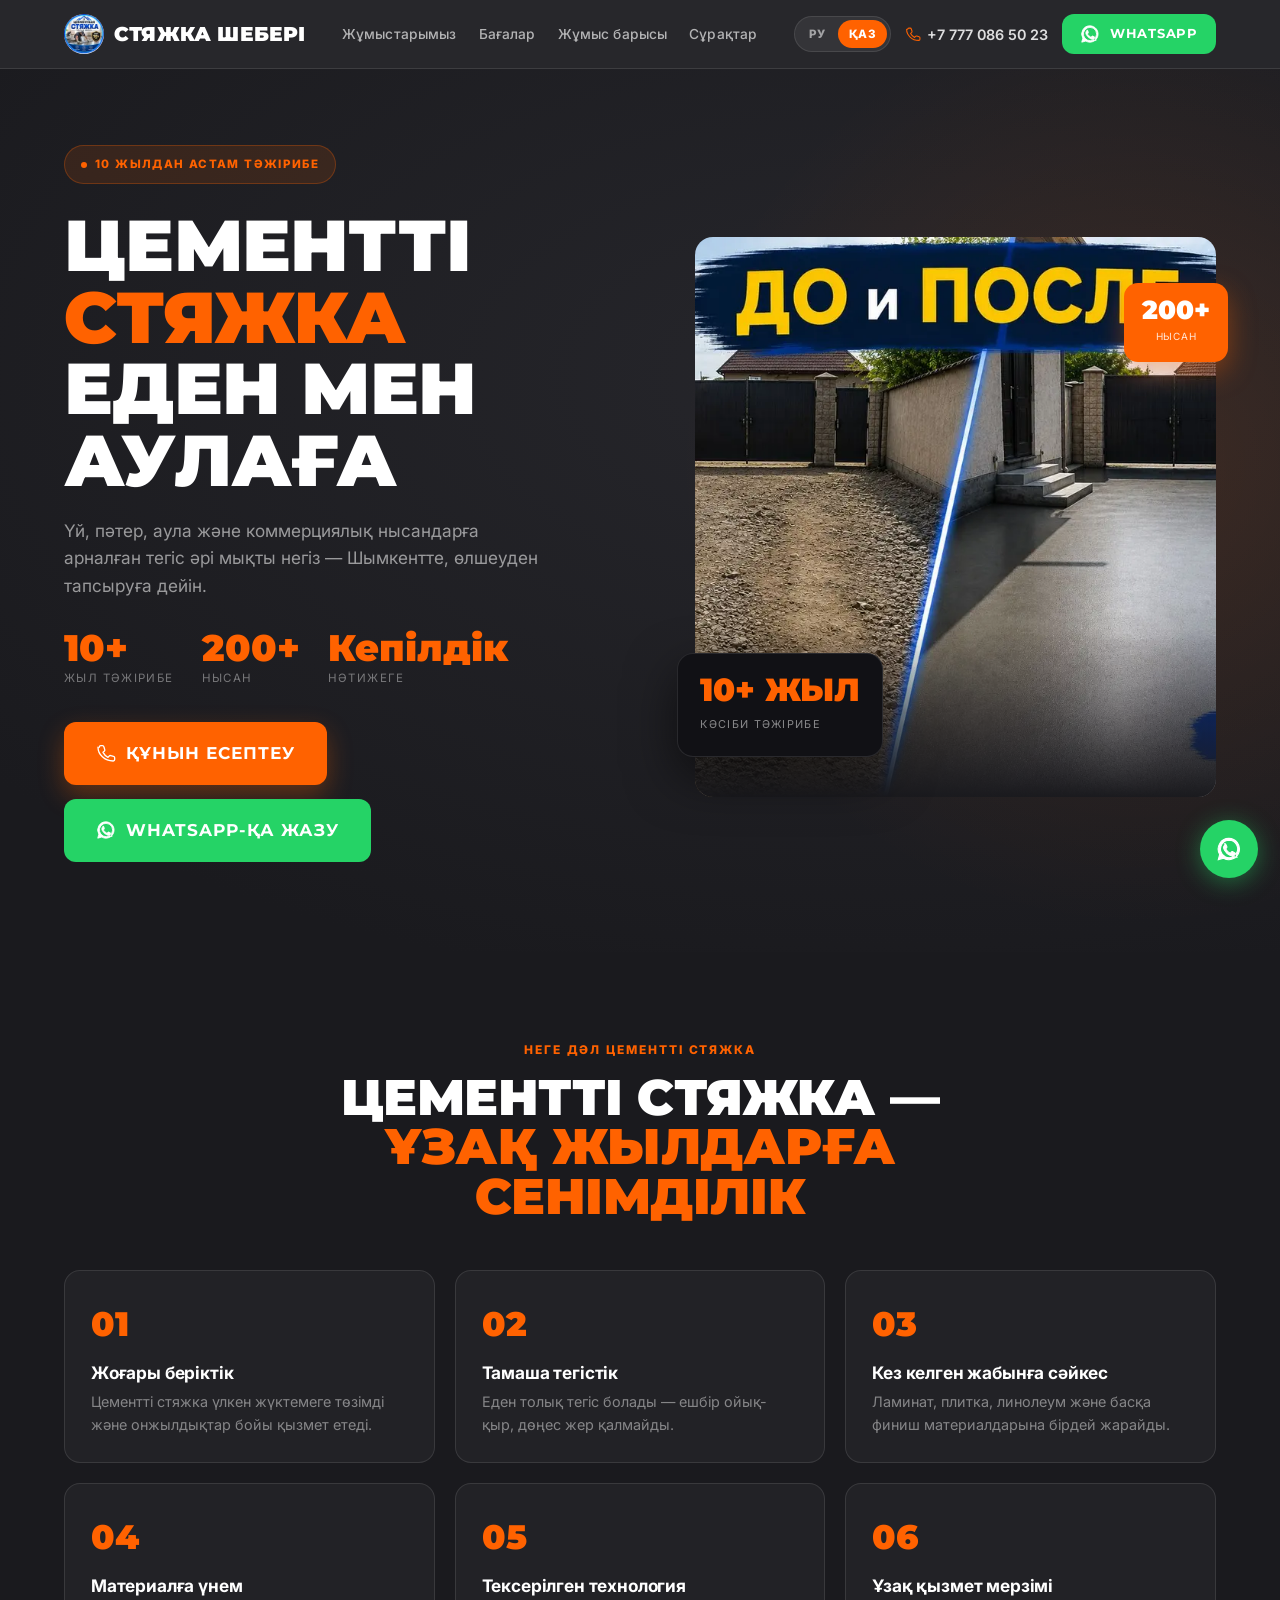
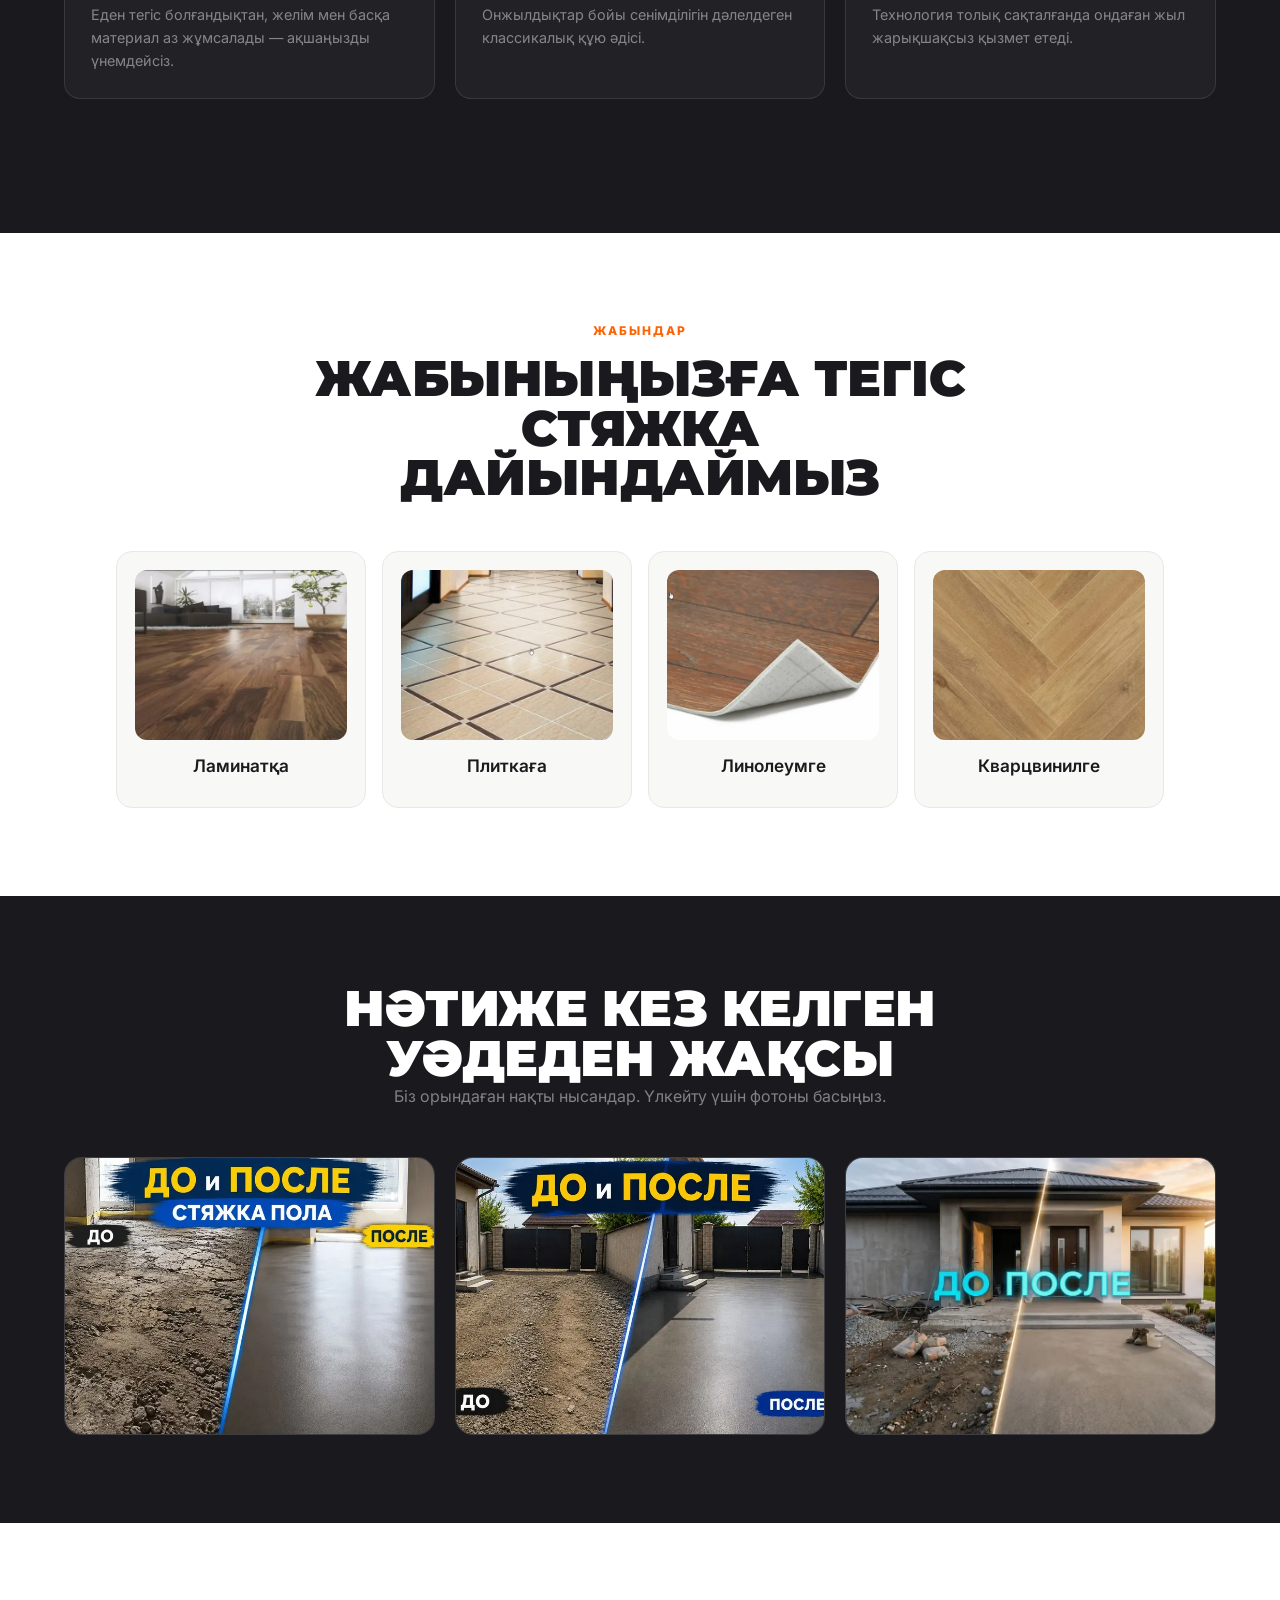
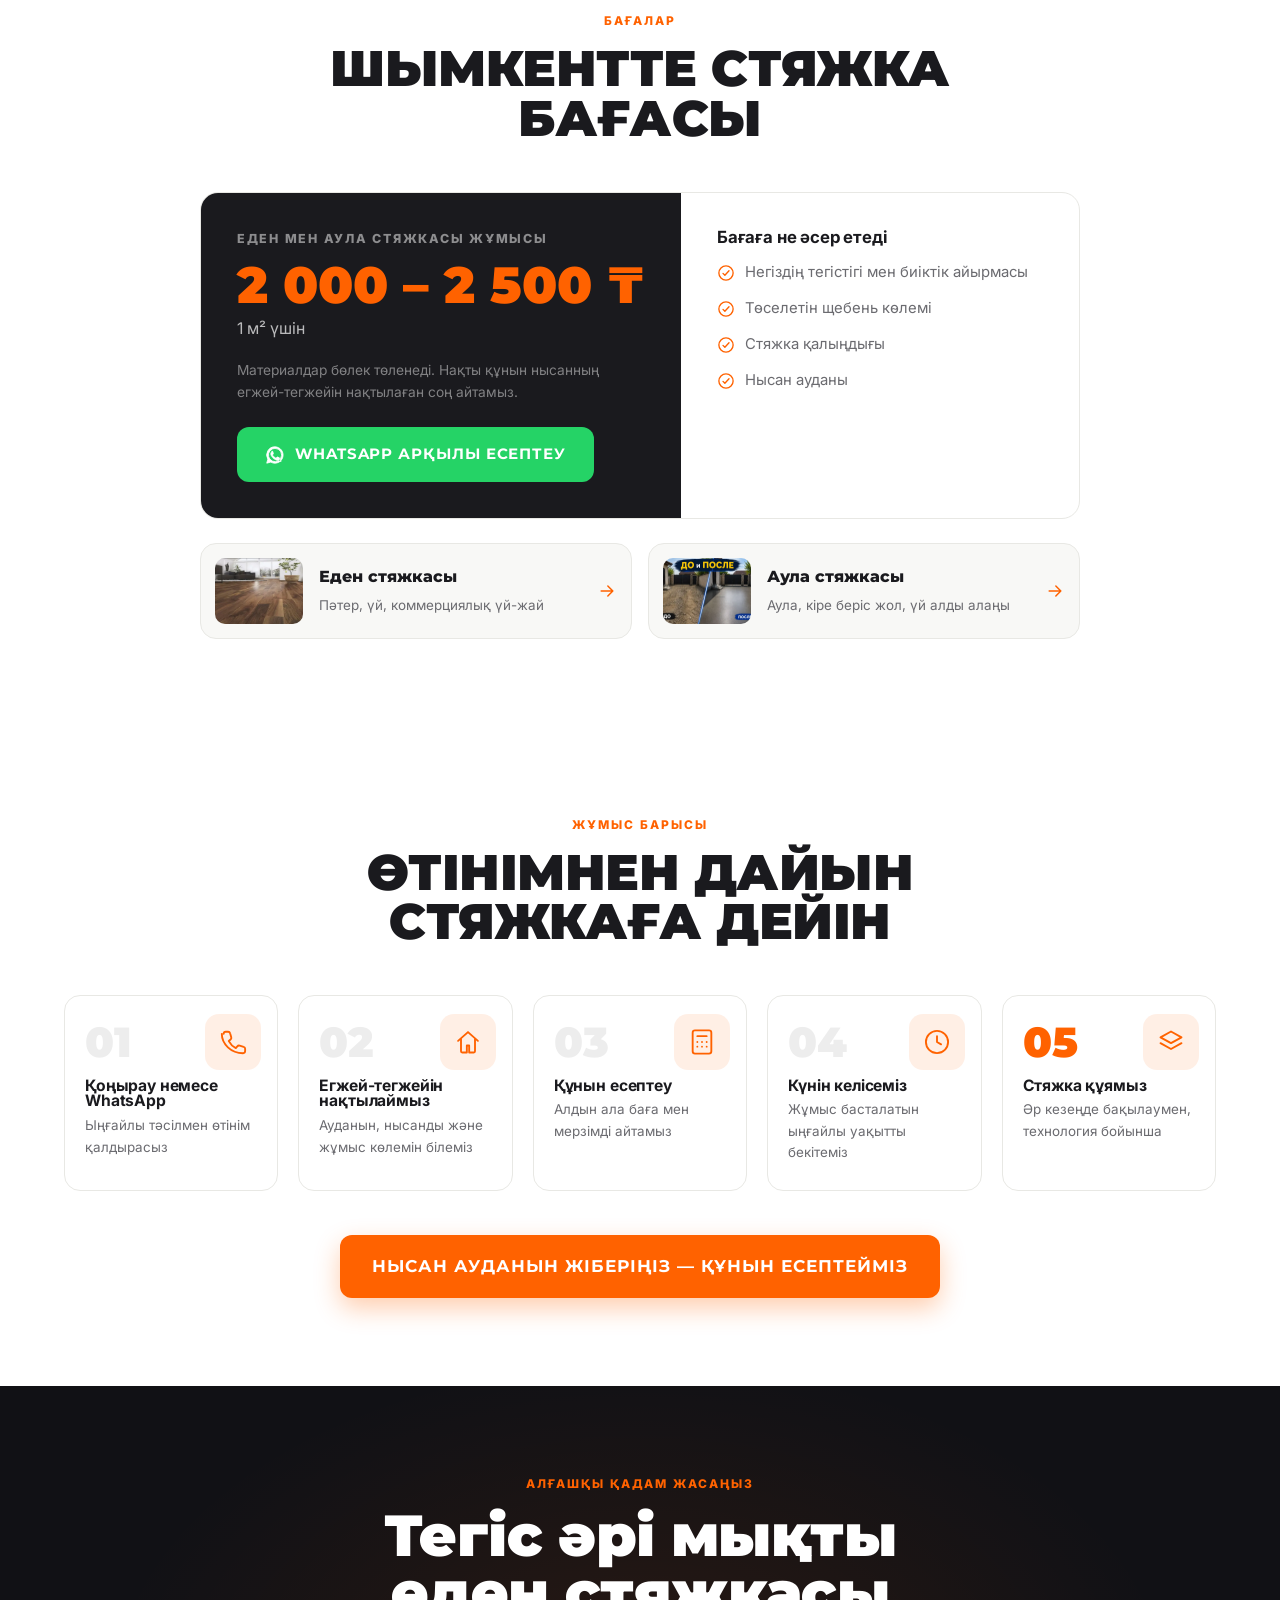
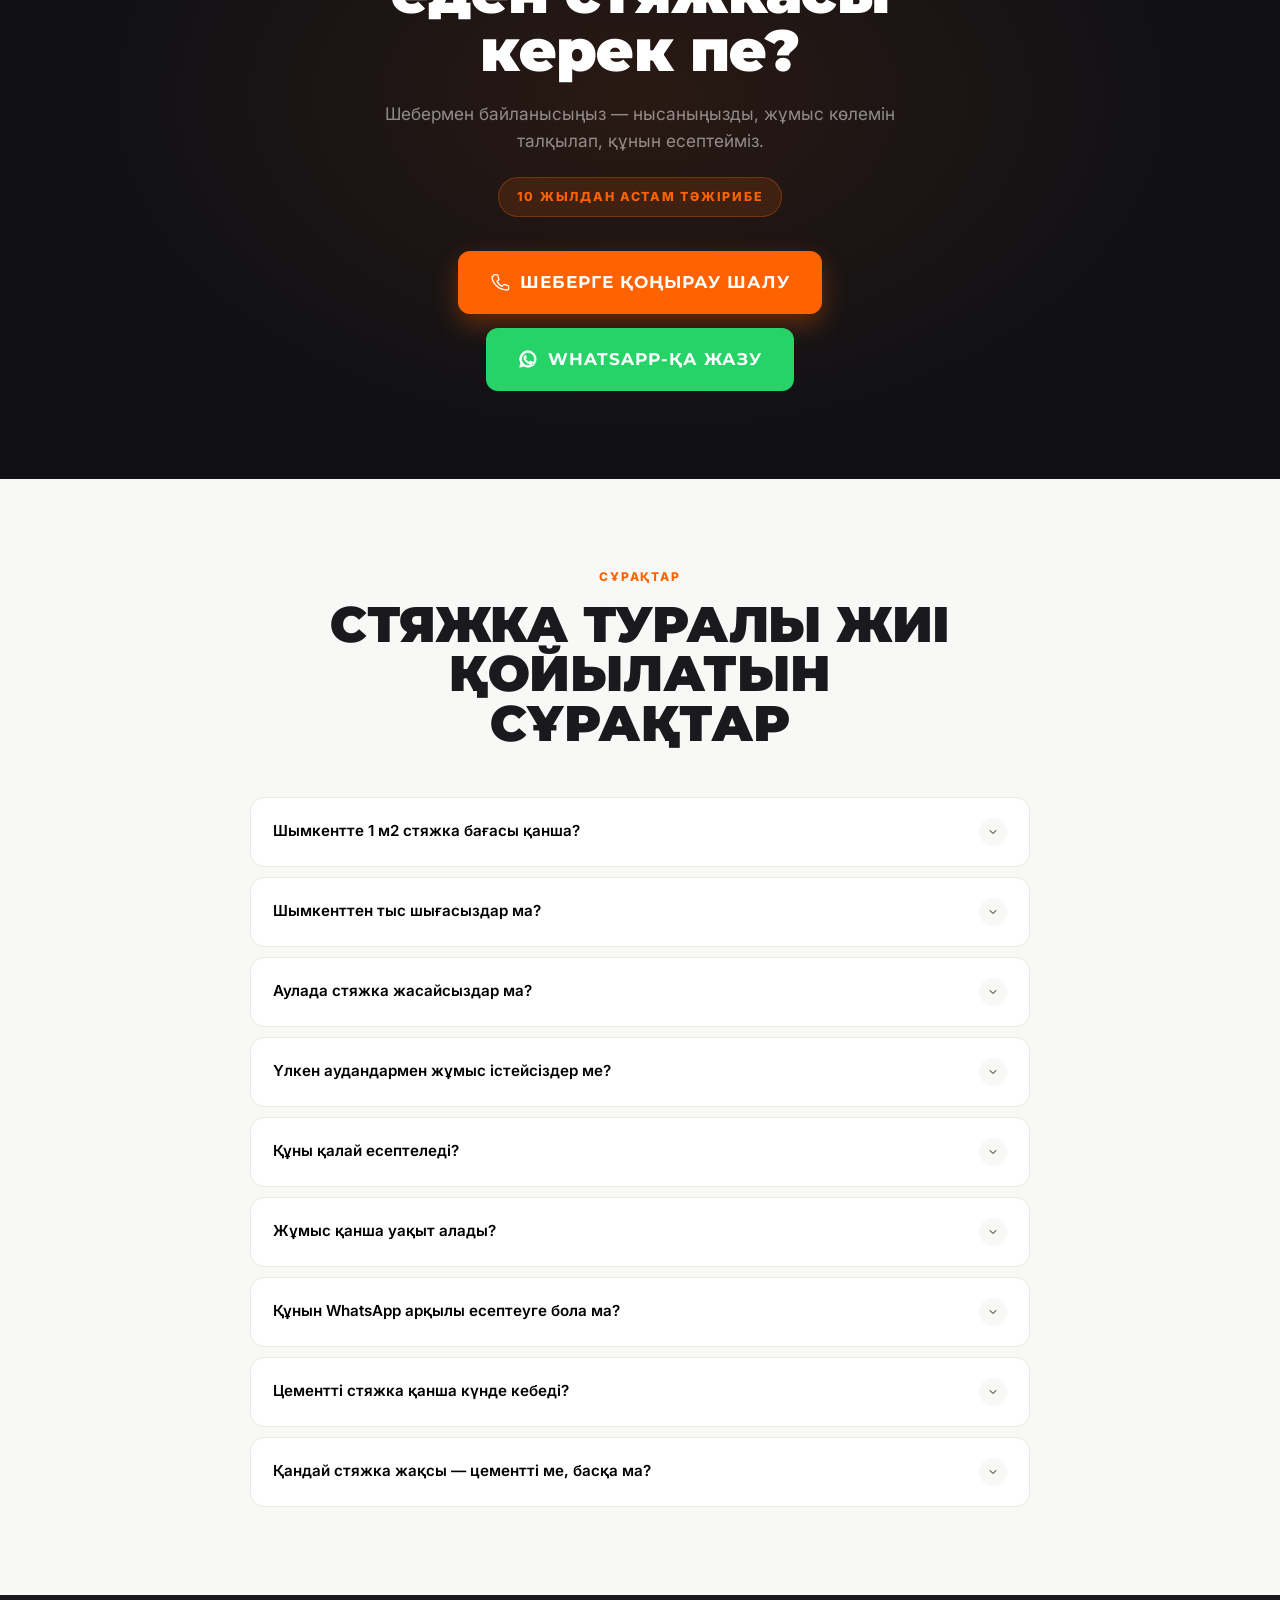
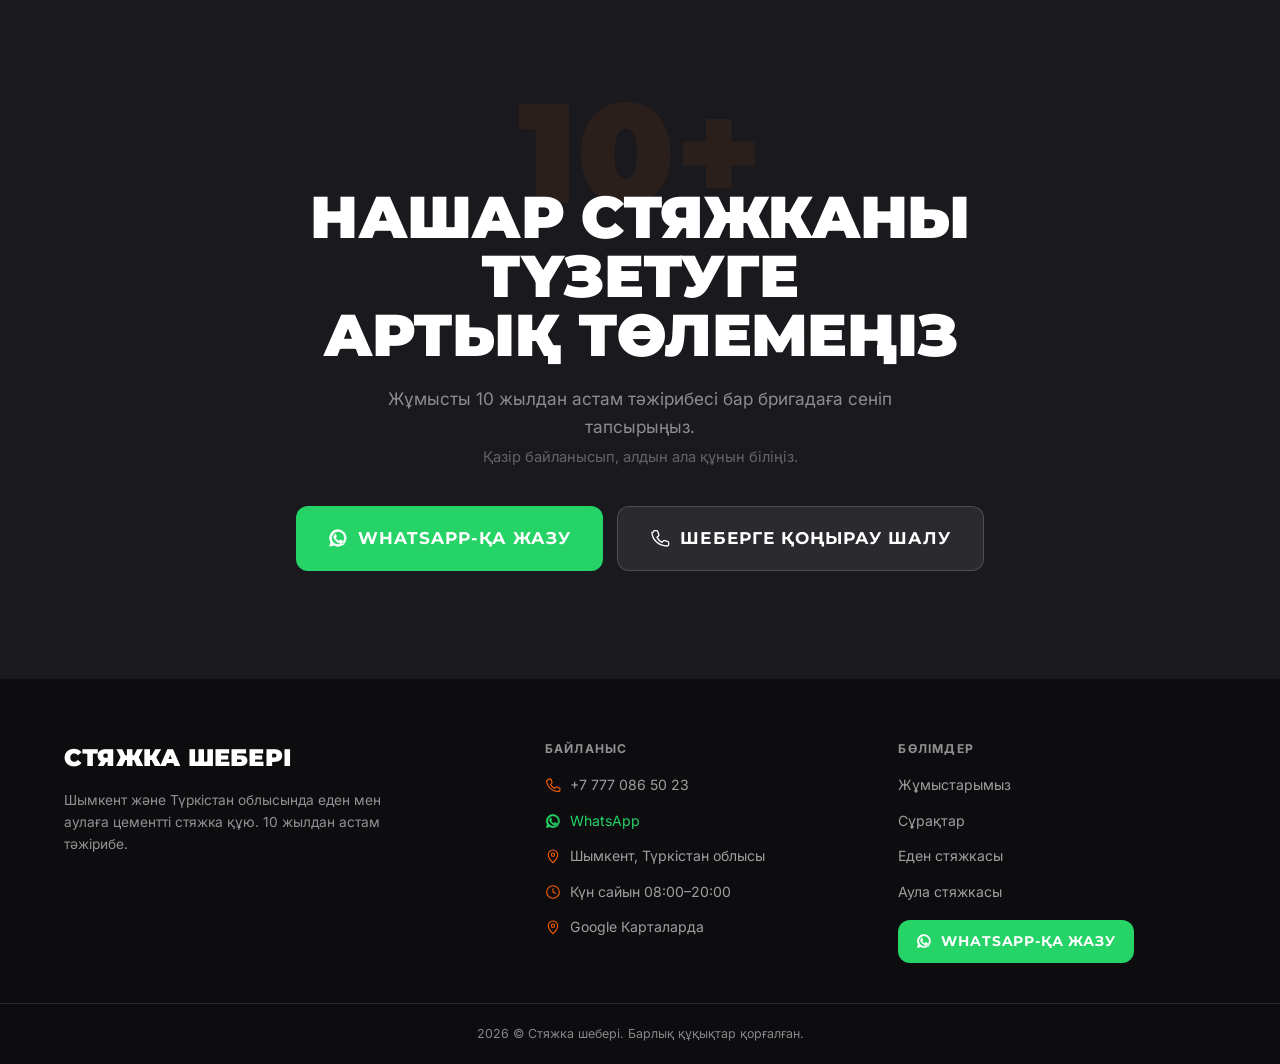
==== commit 20ed1e49: "Audit fixes: vercel.app redirect, 404 page, footer contrast - Redirect styazhka-landing.vercel.app t" ====
--- a/kk/index.html
+++ b/kk/index.html
@@ -37,7 +37,7 @@
 <noscript><link href="https://fonts.googleapis.com/css2?family=Montserrat:wght@600;700;800;900&family=Inter:wght@400;500;600;700&display=swap" rel="stylesheet"></noscript>
 
 <link rel="preload" as="image" href="../images/hero-driveway.webp" media="(min-width: 1081px)" fetchpriority="high">
-<link rel="stylesheet" href="../styles.css?v=2">
+<link rel="stylesheet" href="../styles.css?v=3">
 
 <script type="application/ld+json">
 {
@@ -499,7 +499,7 @@
       <p>Шымкент және Түркістан облысында еден мен аулаға цементті стяжка құю. 10 жылдан астам тәжірибе.</p>
     </div>
     <div class="footer-col">
-      <h4>Байланыс</h4>
+      <h3>Байланыс</h3>
       <a href="tel:+77770865023"><svg class="ic"><use href="#i-phone"/></svg> +7 777 086 50 23</a>
       <a href="https://wa.me/77770865023" class="whatsapp-link"><svg class="ic"><use href="#i-whatsapp"/></svg> WhatsApp</a>
       <span><svg class="ic"><use href="#i-pin"/></svg> <span>Шымкент, Түркістан облысы</span></span>
@@ -507,7 +507,7 @@
       <a href="https://maps.app.goo.gl/fH9EG4186t8MwVMS7" target="_blank" rel="noopener"><svg class="ic"><use href="#i-pin"/></svg> Google Карталарда</a>
     </div>
     <div class="footer-col">
-      <h4>Бөлімдер</h4>
+      <h3>Бөлімдер</h3>
       <a href="#before-after">Жұмыстарымыз</a>
       <a href="#faq">Сұрақтар</a>
       <a href="/kk/styazhka-pola/">Еден стяжкасы</a>
@@ -539,6 +539,6 @@
   </div>
 </div>
 
-<script src="../script.js?v=2"></script>
+<script src="../script.js?v=3"></script>
 </body>
 </html>
--- a/styles.css
+++ b/styles.css
@@ -393,9 +393,9 @@
 .footer-brand { display: flex; flex-direction: column; gap: 12px; min-width: 0; }
 .footer-brand .logo-text { font-size: 1.5rem; color: var(--white); }
 .footer-brand .logo-sub { display: block; margin-bottom: 4px; }
-.footer-brand p { font-size: 0.86rem; color: rgba(255,255,255,0.35); max-width: 320px; }
+.footer-brand p { font-size: 0.86rem; color: rgba(255,255,255,0.55); max-width: 320px; }
 .footer-col { display: flex; flex-direction: column; gap: 13px; min-width: 0; }
-.footer-col h4 { font-family: var(--font-body); font-weight: 700; text-transform: uppercase; letter-spacing: 0.1em; font-size: 0.76rem; color: rgba(255,255,255,0.4); margin-bottom: 3px; }
+.footer-col h3 { font-family: var(--font-body); font-weight: 700; text-transform: uppercase; letter-spacing: 0.1em; line-height: 1.6; font-size: 0.76rem; color: rgba(255,255,255,0.55); margin-bottom: 3px; }
 .footer-col a, .footer-col span { display: flex; align-items: center; gap: 9px; font-size: 0.88rem; color: rgba(255,255,255,0.6); min-width: 0; }
 .footer-col span span { min-width: 0; }
 .footer-col a:hover { color: var(--white); }
@@ -403,7 +403,8 @@
 .footer-col a.whatsapp-link { color: var(--whatsapp); }
 .footer-col a.whatsapp-link .ic { color: var(--whatsapp); }
 .footer-cta { margin-top: 4px; align-self: flex-start; }
-.footer-bottom { border-top: 1px solid var(--border-dark); padding: 20px 0; text-align: center; font-size: 0.78rem; color: rgba(255,255,255,0.25); }
+.footer-col a.footer-cta, .footer-col a.footer-cta span, .footer-col a.footer-cta .ic { color: var(--white); }
+.footer-bottom { border-top: 1px solid var(--border-dark); padding: 20px 0; text-align: center; font-size: 0.78rem; color: rgba(255,255,255,0.5); }
 
 /* ===== Floating WhatsApp ===== */
 .float-btn {
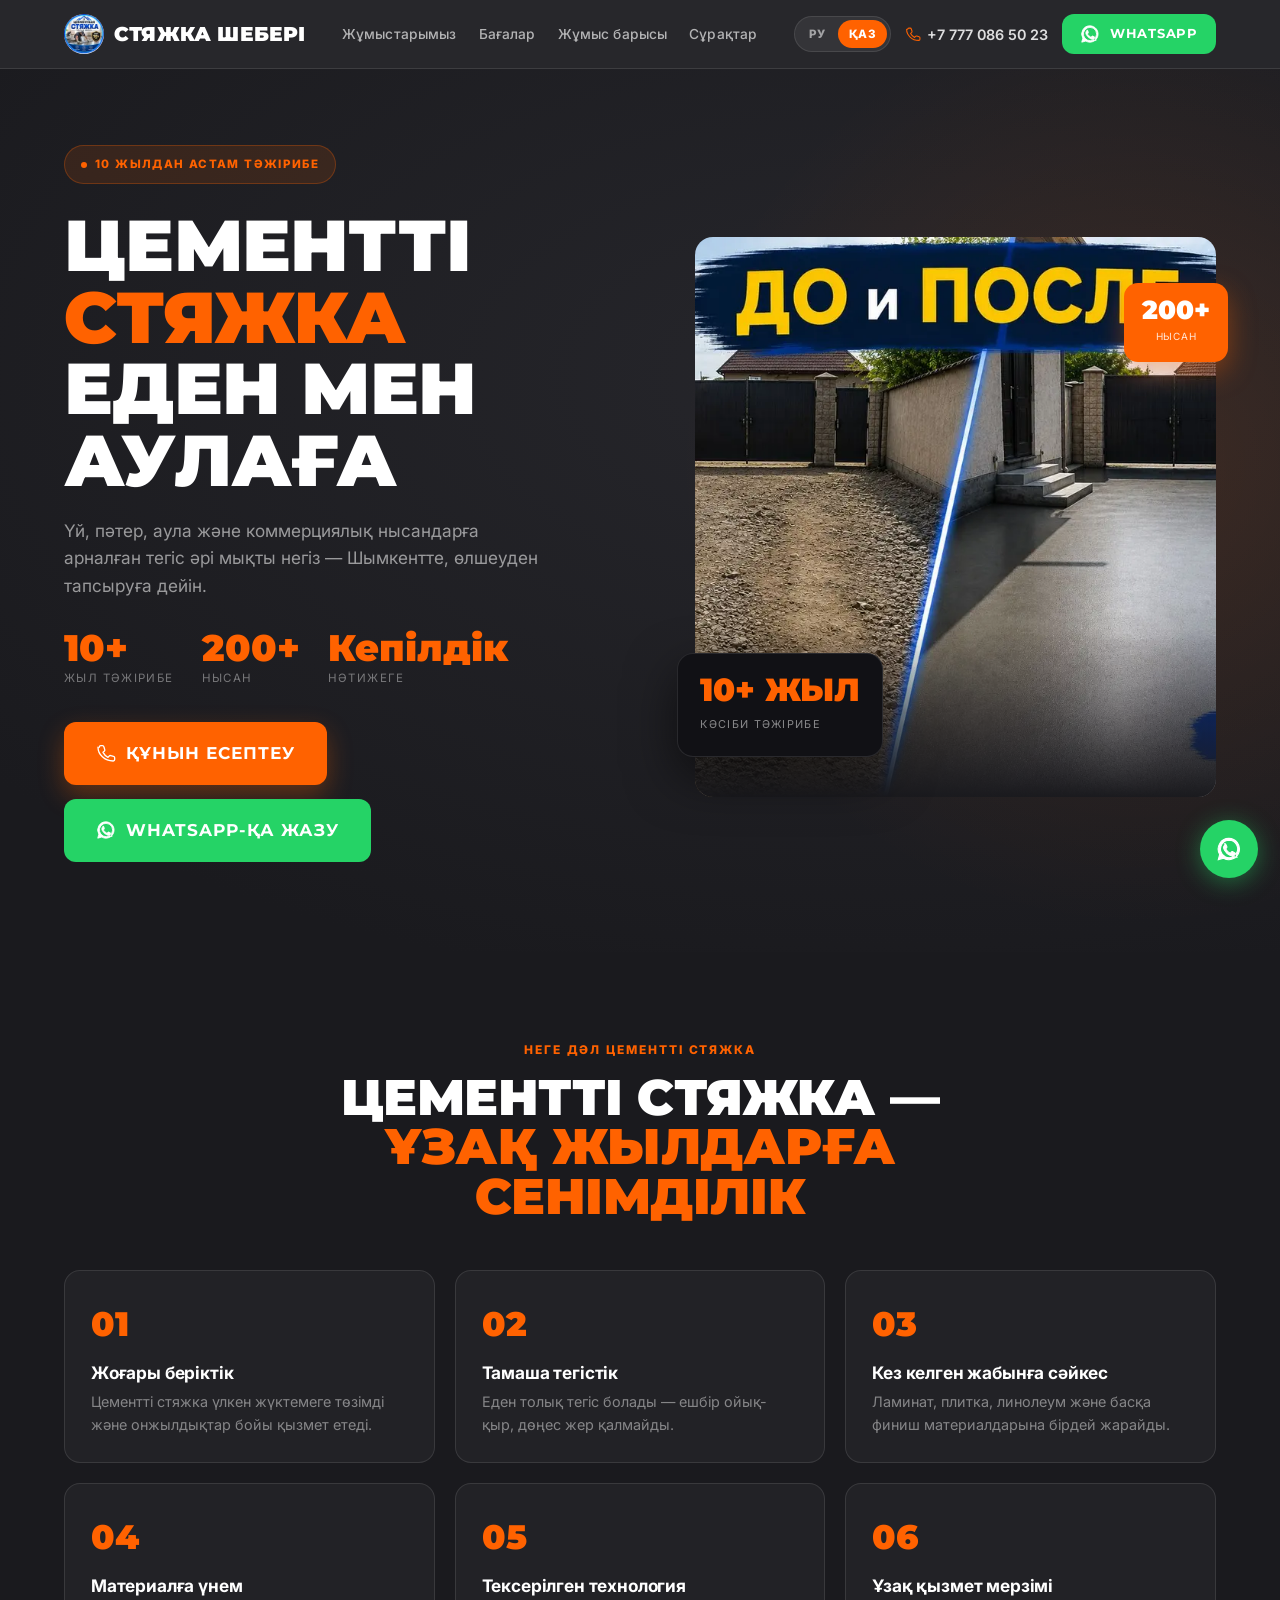
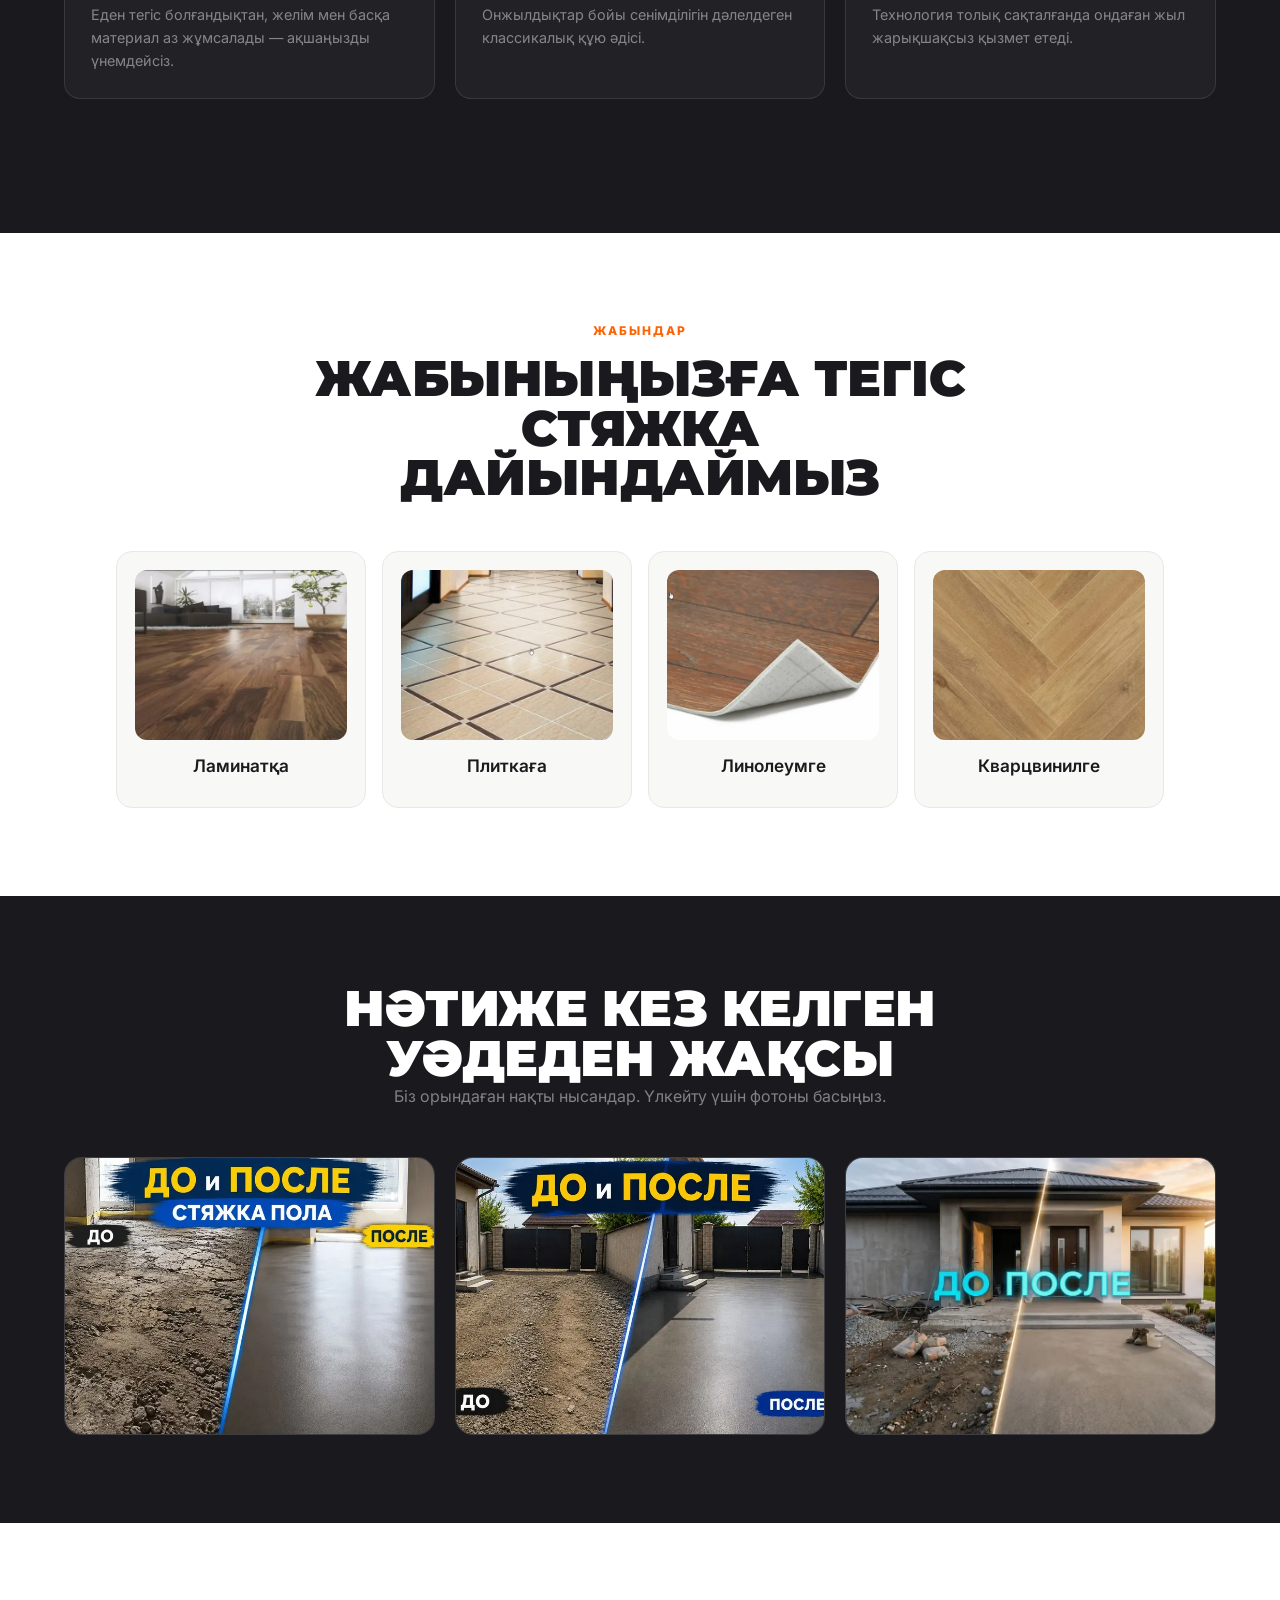
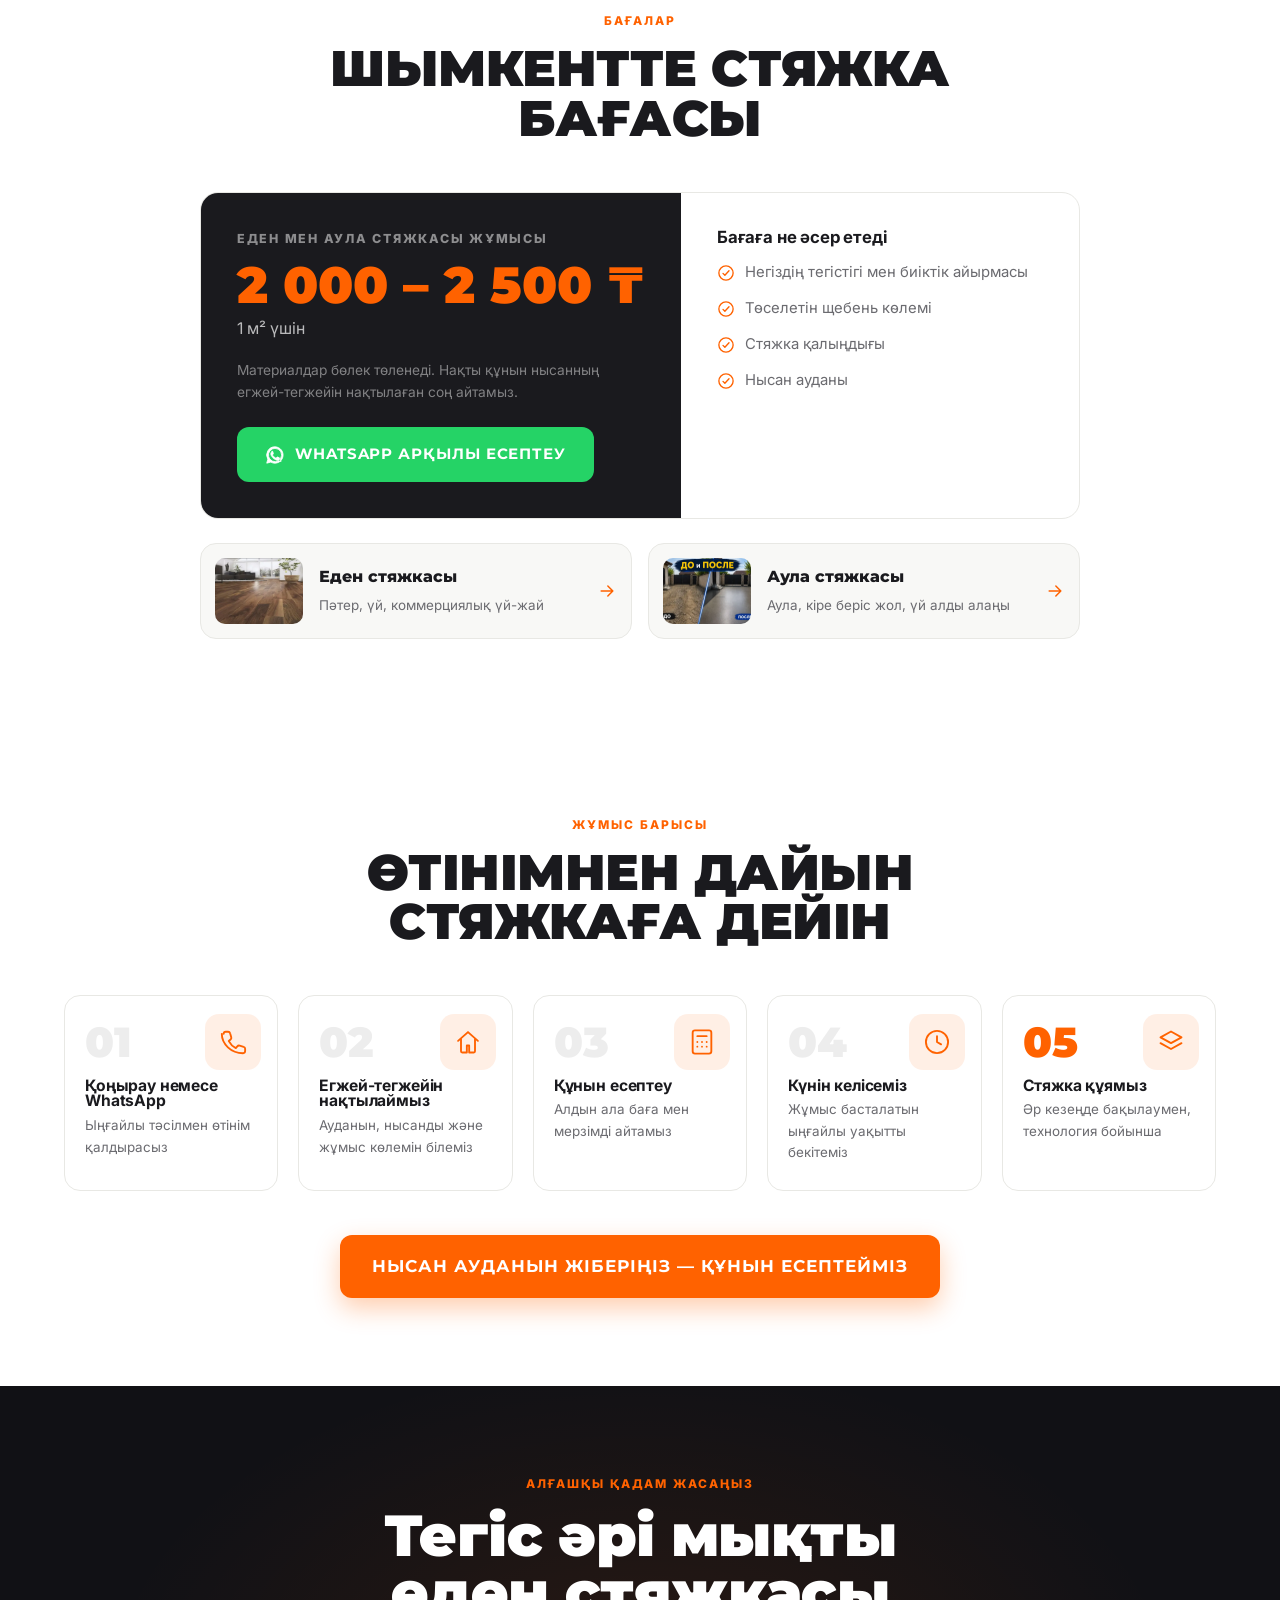
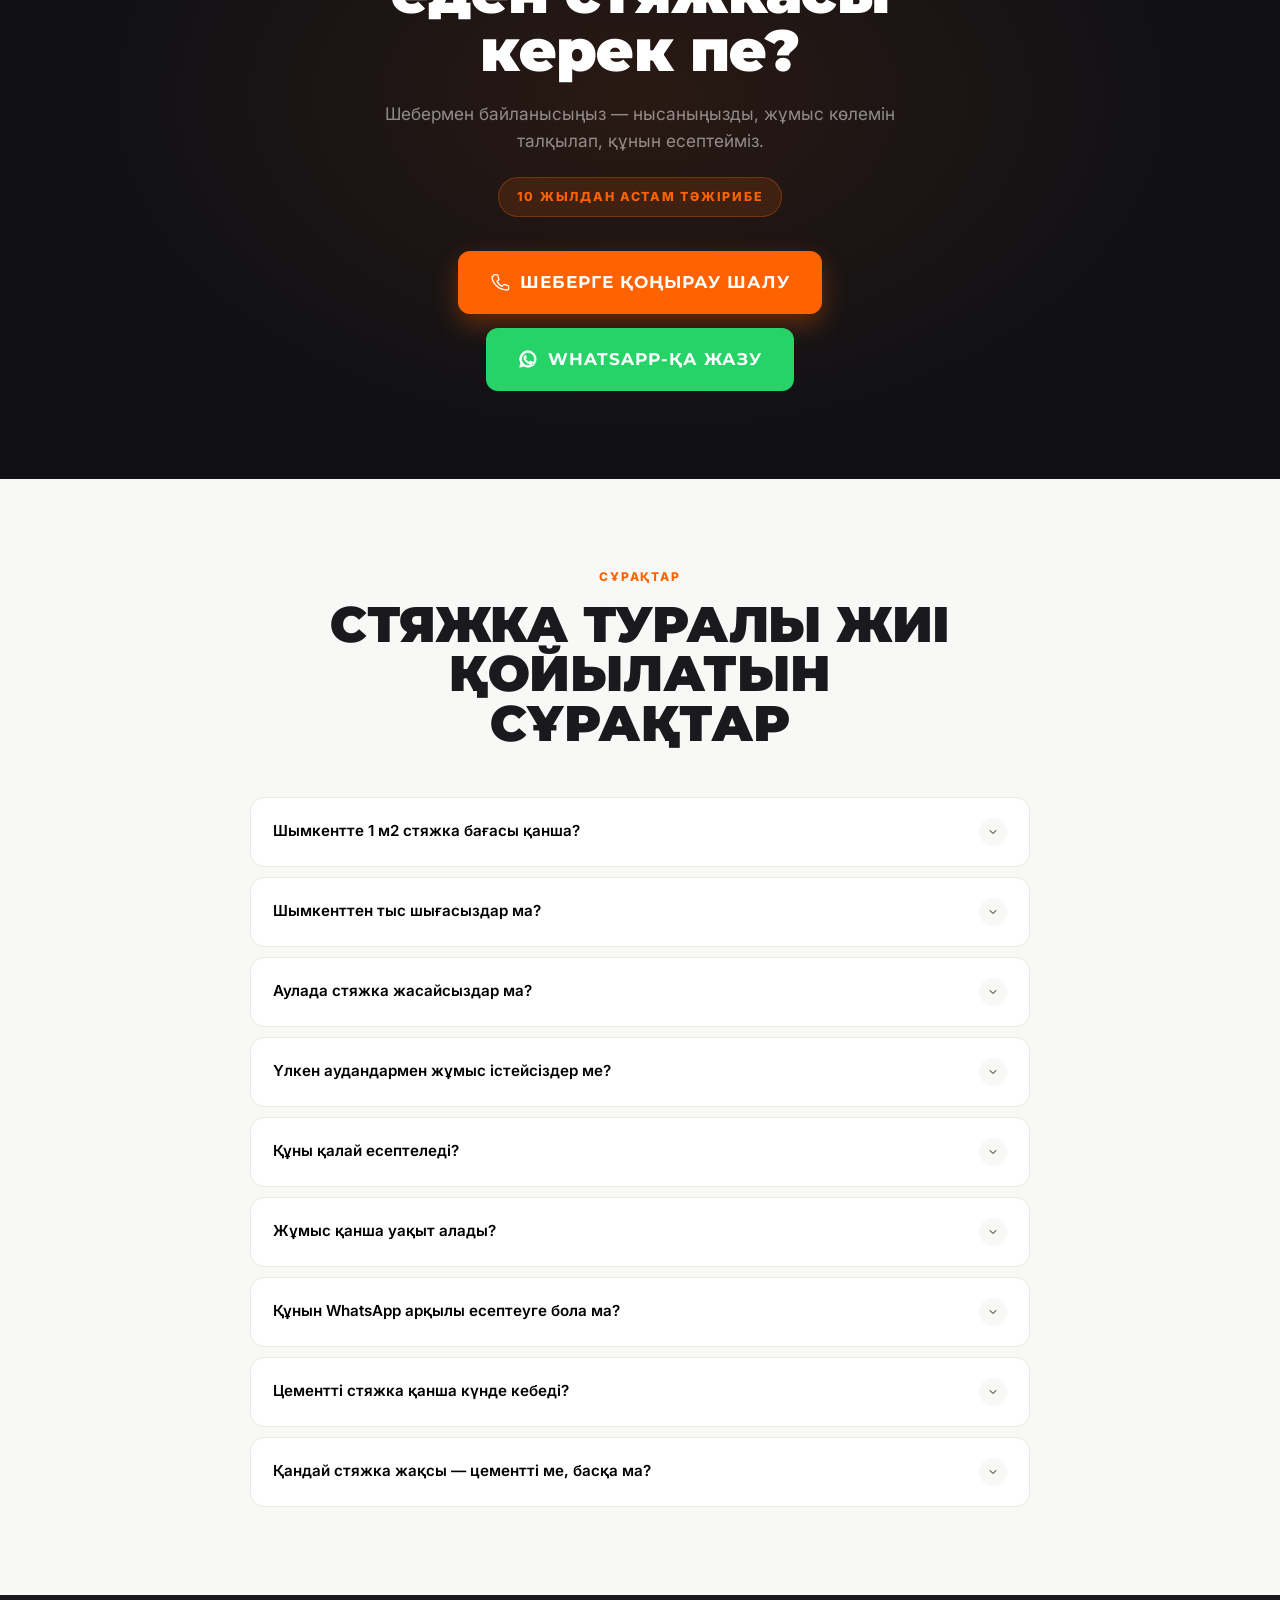
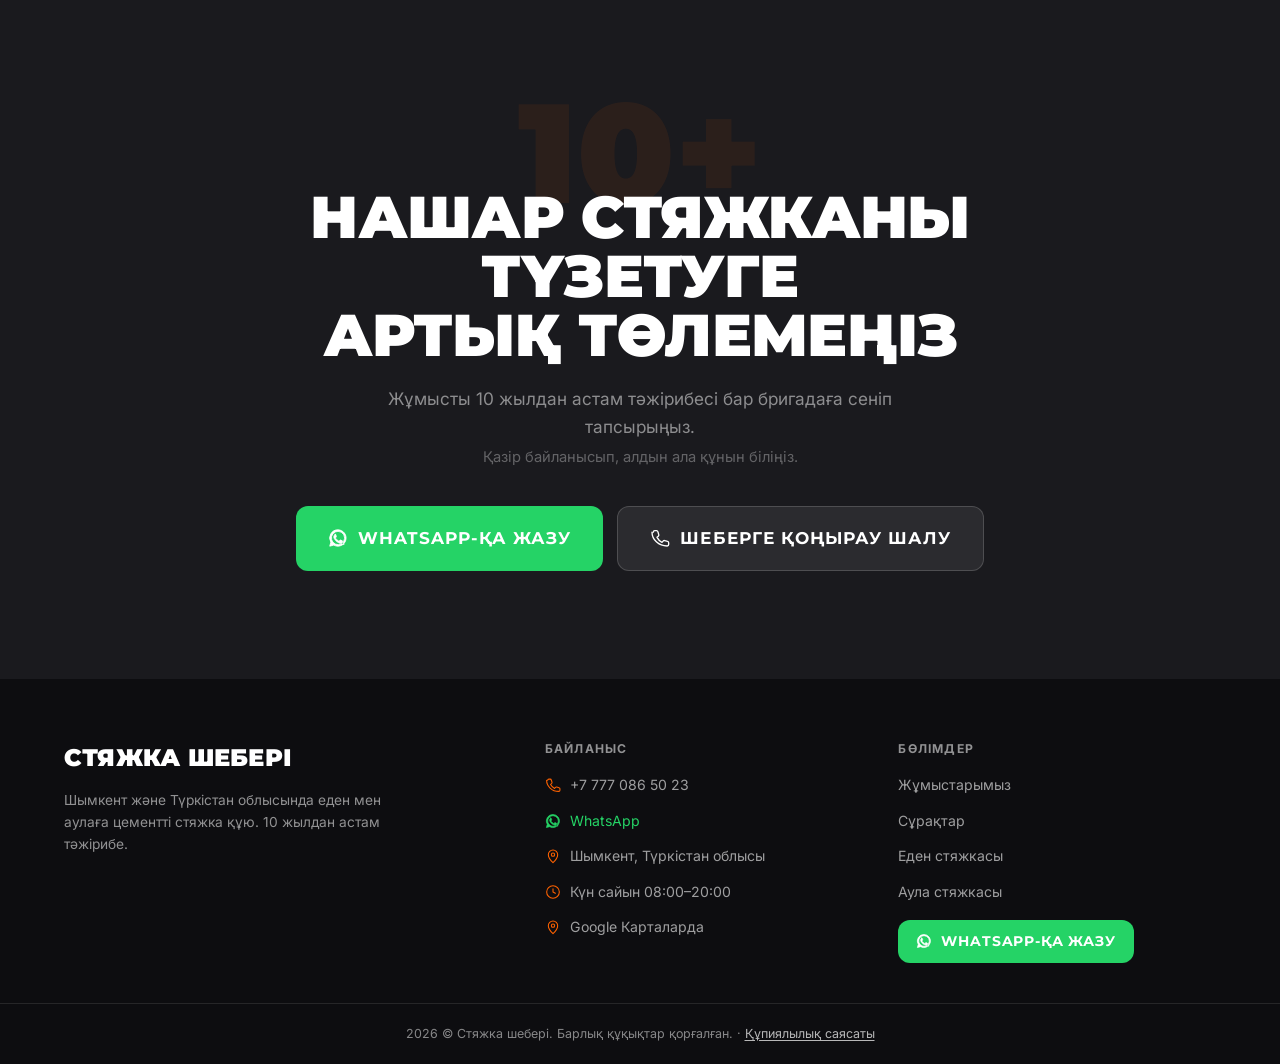
==== commit 5780b128: "Add privacy policy pages, security.txt, and small a11y/cleanup fixes - /privacy/ and /kk/privacy/ de" ====
--- a/kk/index.html
+++ b/kk/index.html
@@ -37,7 +37,7 @@
 <noscript><link href="https://fonts.googleapis.com/css2?family=Montserrat:wght@600;700;800;900&family=Inter:wght@400;500;600;700&display=swap" rel="stylesheet"></noscript>
 
 <link rel="preload" as="image" href="../images/hero-driveway.webp" media="(min-width: 1081px)" fetchpriority="high">
-<link rel="stylesheet" href="../styles.css?v=3">
+<link rel="stylesheet" href="../styles.css?v=4">
 
 <script type="application/ld+json">
 {
@@ -356,12 +356,12 @@
     </div>
     <div class="service-links reveal">
       <a href="/kk/styazhka-pola/" class="service-link">
-        <img src="../images/floor-laminate.webp" alt="Еден стяжкасы" loading="lazy">
+        <img width="88" height="66" src="../images/floor-laminate.webp" alt="Еден стяжкасы" loading="lazy">
         <div><strong>Еден стяжкасы</strong><span>Пәтер, үй, коммерциялық үй-жай</span></div>
         <svg class="ic"><use href="#i-arrow"/></svg>
       </a>
       <a href="/kk/styazhka-dvora/" class="service-link">
-        <img src="../images/before-after-yard-sm.webp" alt="Аула стяжкасы" loading="lazy">
+        <img width="88" height="66" src="../images/before-after-yard-sm.webp" alt="Аула стяжкасы" loading="lazy">
         <div><strong>Аула стяжкасы</strong><span>Аула, кіре беріс жол, үй алды алаңы</span></div>
         <svg class="ic"><use href="#i-arrow"/></svg>
       </a>
@@ -437,39 +437,39 @@
     </div>
     <div class="faq-list reveal">
       <div class="faq-item">
-        <button class="faq-q"><span>Шымкентте 1 м2 стяжка бағасы қанша?</span> <span class="faq-q-icon"><svg class="ic"><use href="#i-chevron"/></svg></span></button>
+        <button class="faq-q" aria-expanded="false"><span>Шымкентте 1 м2 стяжка бағасы қанша?</span> <span class="faq-q-icon"><svg class="ic"><use href="#i-chevron"/></svg></span></button>
         <div class="faq-a"><p>Жұмыс құны 1 м² үшін 2 000–2 500 ₸, материалдар бөлек төленеді. Соңғы баға ауданға, қалыңдыққа және нысан түріне байланысты — параметрлерді WhatsApp-қа жазыңыз, дәл есептейміз.</p></div>
       </div>
       <div class="faq-item">
-        <button class="faq-q"><span>Шымкенттен тыс шығасыздар ма?</span> <span class="faq-q-icon"><svg class="ic"><use href="#i-chevron"/></svg></span></button>
+        <button class="faq-q" aria-expanded="false"><span>Шымкенттен тыс шығасыздар ма?</span> <span class="faq-q-icon"><svg class="ic"><use href="#i-chevron"/></svg></span></button>
         <div class="faq-a"><p>Иә, Шымкент және Түркістан облысының жақын елді мекендеріне шығамыз.</p></div>
       </div>
       <div class="faq-item">
-        <button class="faq-q"><span>Аулада стяжка жасайсыздар ма?</span> <span class="faq-q-icon"><svg class="ic"><use href="#i-chevron"/></svg></span></button>
+        <button class="faq-q" aria-expanded="false"><span>Аулада стяжка жасайсыздар ма?</span> <span class="faq-q-icon"><svg class="ic"><use href="#i-chevron"/></svg></span></button>
         <div class="faq-a"><p>Иә, суды ағызу үшін еңіс пен беткейдегі жүктемені ескере отырып, аула стяжкасын құямыз.</p></div>
       </div>
       <div class="faq-item">
-        <button class="faq-q"><span>Үлкен аудандармен жұмыс істейсіздер ме?</span> <span class="faq-q-icon"><svg class="ic"><use href="#i-chevron"/></svg></span></button>
+        <button class="faq-q" aria-expanded="false"><span>Үлкен аудандармен жұмыс істейсіздер ме?</span> <span class="faq-q-icon"><svg class="ic"><use href="#i-chevron"/></svg></span></button>
         <div class="faq-a"><p>Иә, бригада кез келген көлемдегі еден мен ауланы құяды — пәтерден коммерциялық үй-жайға дейін.</p></div>
       </div>
       <div class="faq-item">
-        <button class="faq-q"><span>Құны қалай есептеледі?</span> <span class="faq-q-icon"><svg class="ic"><use href="#i-chevron"/></svg></span></button>
+        <button class="faq-q" aria-expanded="false"><span>Құны қалай есептеледі?</span> <span class="faq-q-icon"><svg class="ic"><use href="#i-chevron"/></svg></span></button>
         <div class="faq-a"><p>Нақты құнды негіздің тегістігіне, тасталатын щебен көлеміне және стяжка қалыңдығына байланысты есептейміз.</p></div>
       </div>
       <div class="faq-item">
-        <button class="faq-q"><span>Жұмыс қанша уақыт алады?</span> <span class="faq-q-icon"><svg class="ic"><use href="#i-chevron"/></svg></span></button>
+        <button class="faq-q" aria-expanded="false"><span>Жұмыс қанша уақыт алады?</span> <span class="faq-q-icon"><svg class="ic"><use href="#i-chevron"/></svg></span></button>
         <div class="faq-a"><p>Мерзім ауданға және нысан түріне байланысты. Нақты мерзімді өтінімді талқылағанда келісеміз.</p></div>
       </div>
       <div class="faq-item">
-        <button class="faq-q"><span>Құнын WhatsApp арқылы есептеуге бола ма?</span> <span class="faq-q-icon"><svg class="ic"><use href="#i-chevron"/></svg></span></button>
+        <button class="faq-q" aria-expanded="false"><span>Құнын WhatsApp арқылы есептеуге бола ма?</span> <span class="faq-q-icon"><svg class="ic"><use href="#i-chevron"/></svg></span></button>
         <div class="faq-a"><p>Иә! Бізге ауданы мен үй-жай түрін жазыңыз — алдын ала есеп береміз. Нақты соманы өлшеуден кейін бекітеміз.</p></div>
       </div>
       <div class="faq-item">
-        <button class="faq-q"><span>Цементті стяжка қанша күнде кебеді?</span> <span class="faq-q-icon"><svg class="ic"><use href="#i-chevron"/></svg></span></button>
+        <button class="faq-q" aria-expanded="false"><span>Цементті стяжка қанша күнде кебеді?</span> <span class="faq-q-icon"><svg class="ic"><use href="#i-chevron"/></svg></span></button>
         <div class="faq-a"><p>Цементті стяжка толық беріктікке 28 күнде жетеді. Үстінен жүруге құюдан 2–3 күн өткен соң болады.</p></div>
       </div>
       <div class="faq-item">
-        <button class="faq-q"><span>Қандай стяжка жақсы — цементті ме, басқа ма?</span> <span class="faq-q-icon"><svg class="ic"><use href="#i-chevron"/></svg></span></button>
+        <button class="faq-q" aria-expanded="false"><span>Қандай стяжка жақсы — цементті ме, басқа ма?</span> <span class="faq-q-icon"><svg class="ic"><use href="#i-chevron"/></svg></span></button>
         <div class="faq-a"><p>Цементті стяжка — онжылдықтар бойы тексерілген нұсқа: жоғары беріктік, тегістік және кез келген финиш жабынға сәйкестік.</p></div>
       </div>
     </div>
@@ -516,7 +516,7 @@
     </div>
   </div>
   <div class="footer-bottom">
-    <div class="container"><span id="year"></span> <span>© Стяжка шебері. Барлық құқықтар қорғалған.</span></div>
+    <div class="container"><span id="year"></span> <span>© Стяжка шебері. Барлық құқықтар қорғалған.</span> · <a href="/kk/privacy/">Құпиялылық саясаты</a></div>
   </div>
 </footer>
 
@@ -539,6 +539,6 @@
   </div>
 </div>
 
-<script src="../script.js?v=3"></script>
+<script src="../script.js?v=4"></script>
 </body>
 </html>
--- a/styles.css
+++ b/styles.css
@@ -336,7 +336,7 @@
 .breadcrumbs { display: flex; flex-wrap: wrap; gap: 8px; font-size: 0.8rem; color: rgba(255,255,255,0.4); margin-bottom: 22px; }
 .breadcrumbs a { color: rgba(255,255,255,0.6); }
 .breadcrumbs a:hover { color: var(--white); }
-.page-hero h1 { color: var(--white); font-size: clamp(2.1rem, 4.6vw, 3.6rem); text-transform: uppercase; margin-bottom: 18px; }
+.page-hero h1 { color: var(--white); font-size: clamp(2.1rem, 4.6vw, 3.6rem); text-transform: uppercase; margin-bottom: 18px; overflow-wrap: break-word; }
 .page-hero h1 .accent { color: var(--orange); }
 .page-hero .hero-sub { margin-bottom: 24px; }
 .page-hero-price { display: inline-flex; align-items: baseline; gap: 8px; margin-bottom: 26px; padding: 10px 18px; border-radius: 12px; background: rgba(255,98,0,0.12); border: 1px solid rgba(255,98,0,0.28); }
@@ -405,6 +405,10 @@
 .footer-cta { margin-top: 4px; align-self: flex-start; }
 .footer-col a.footer-cta, .footer-col a.footer-cta span, .footer-col a.footer-cta .ic { color: var(--white); }
 .footer-bottom { border-top: 1px solid var(--border-dark); padding: 20px 0; text-align: center; font-size: 0.78rem; color: rgba(255,255,255,0.5); }
+.footer-bottom a { color: rgba(255,255,255,0.7); text-decoration: underline; text-underline-offset: 2px; }
+.footer-bottom a:hover { color: var(--white); }
+.prose h3 { font-size: 1.15rem; margin: 28px 0 10px; }
+.prose a { color: var(--orange); text-decoration: underline; }
 
 /* ===== Floating WhatsApp ===== */
 .float-btn {
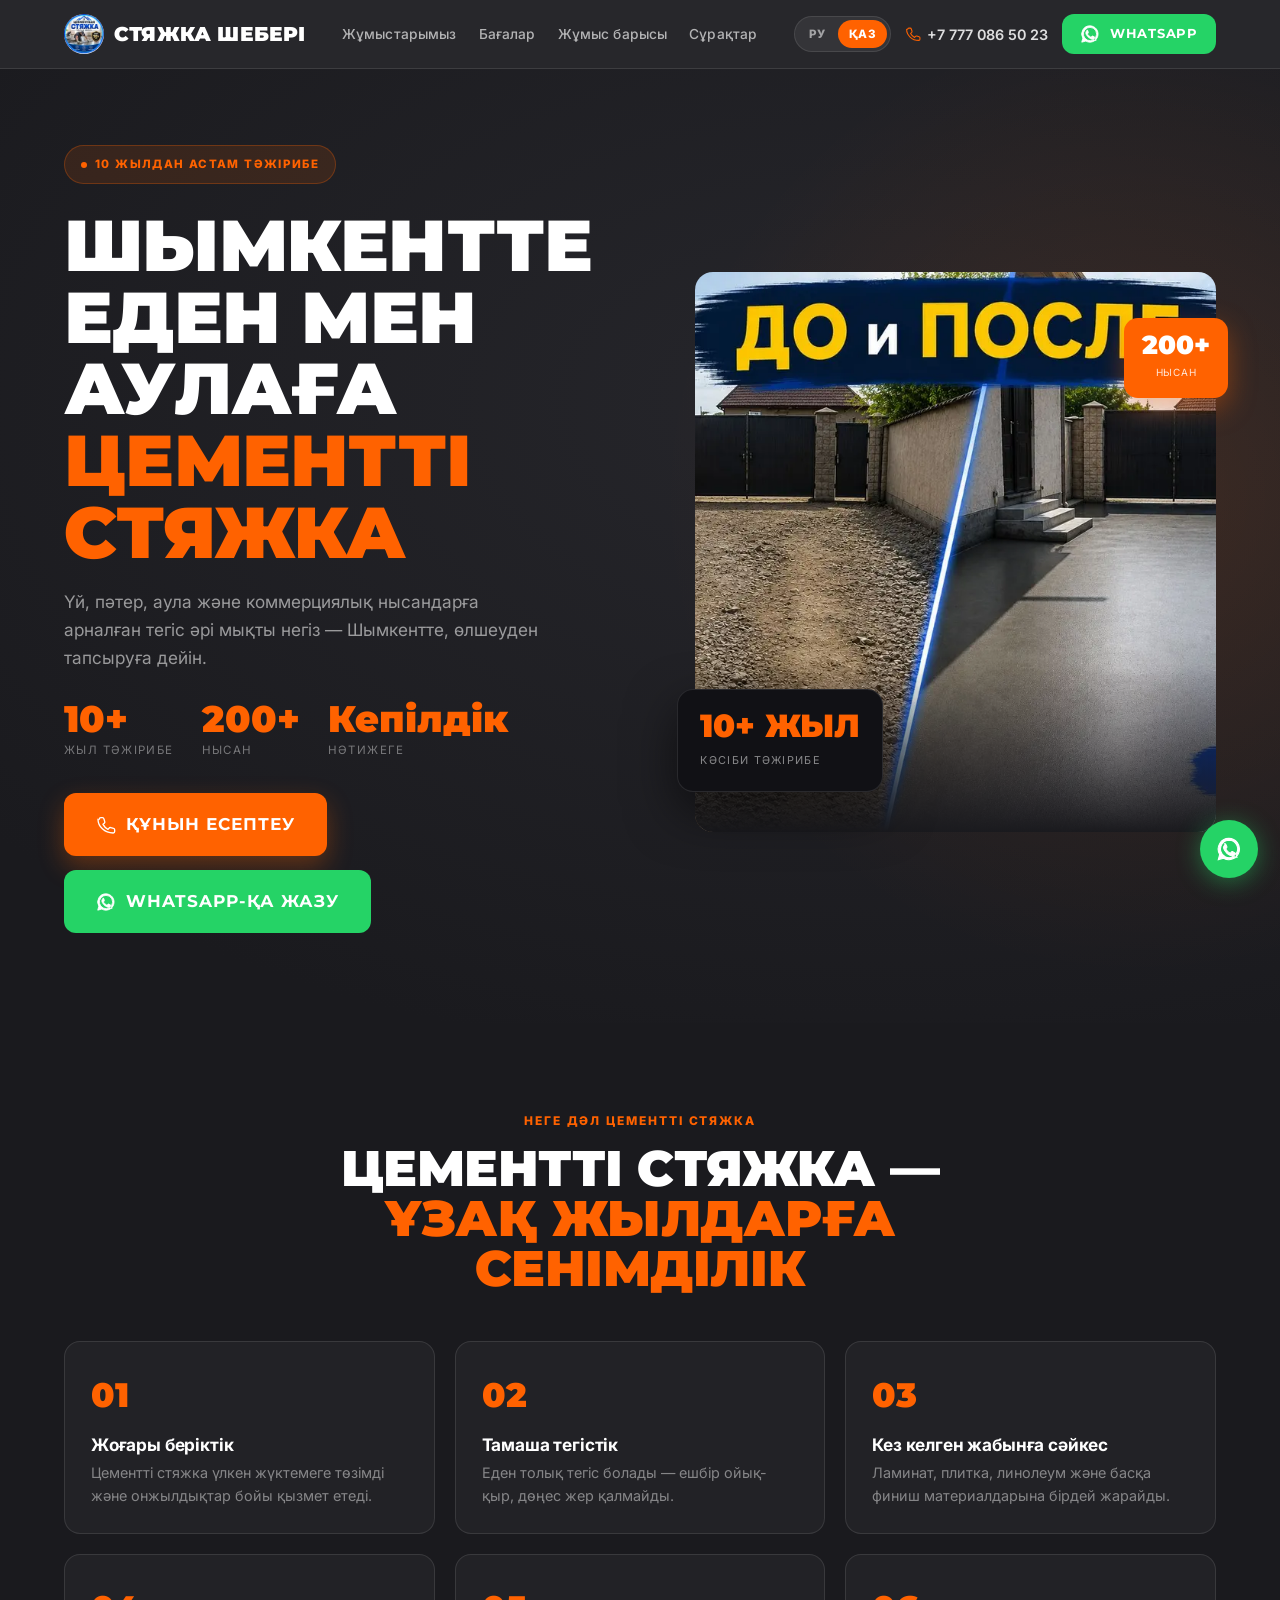
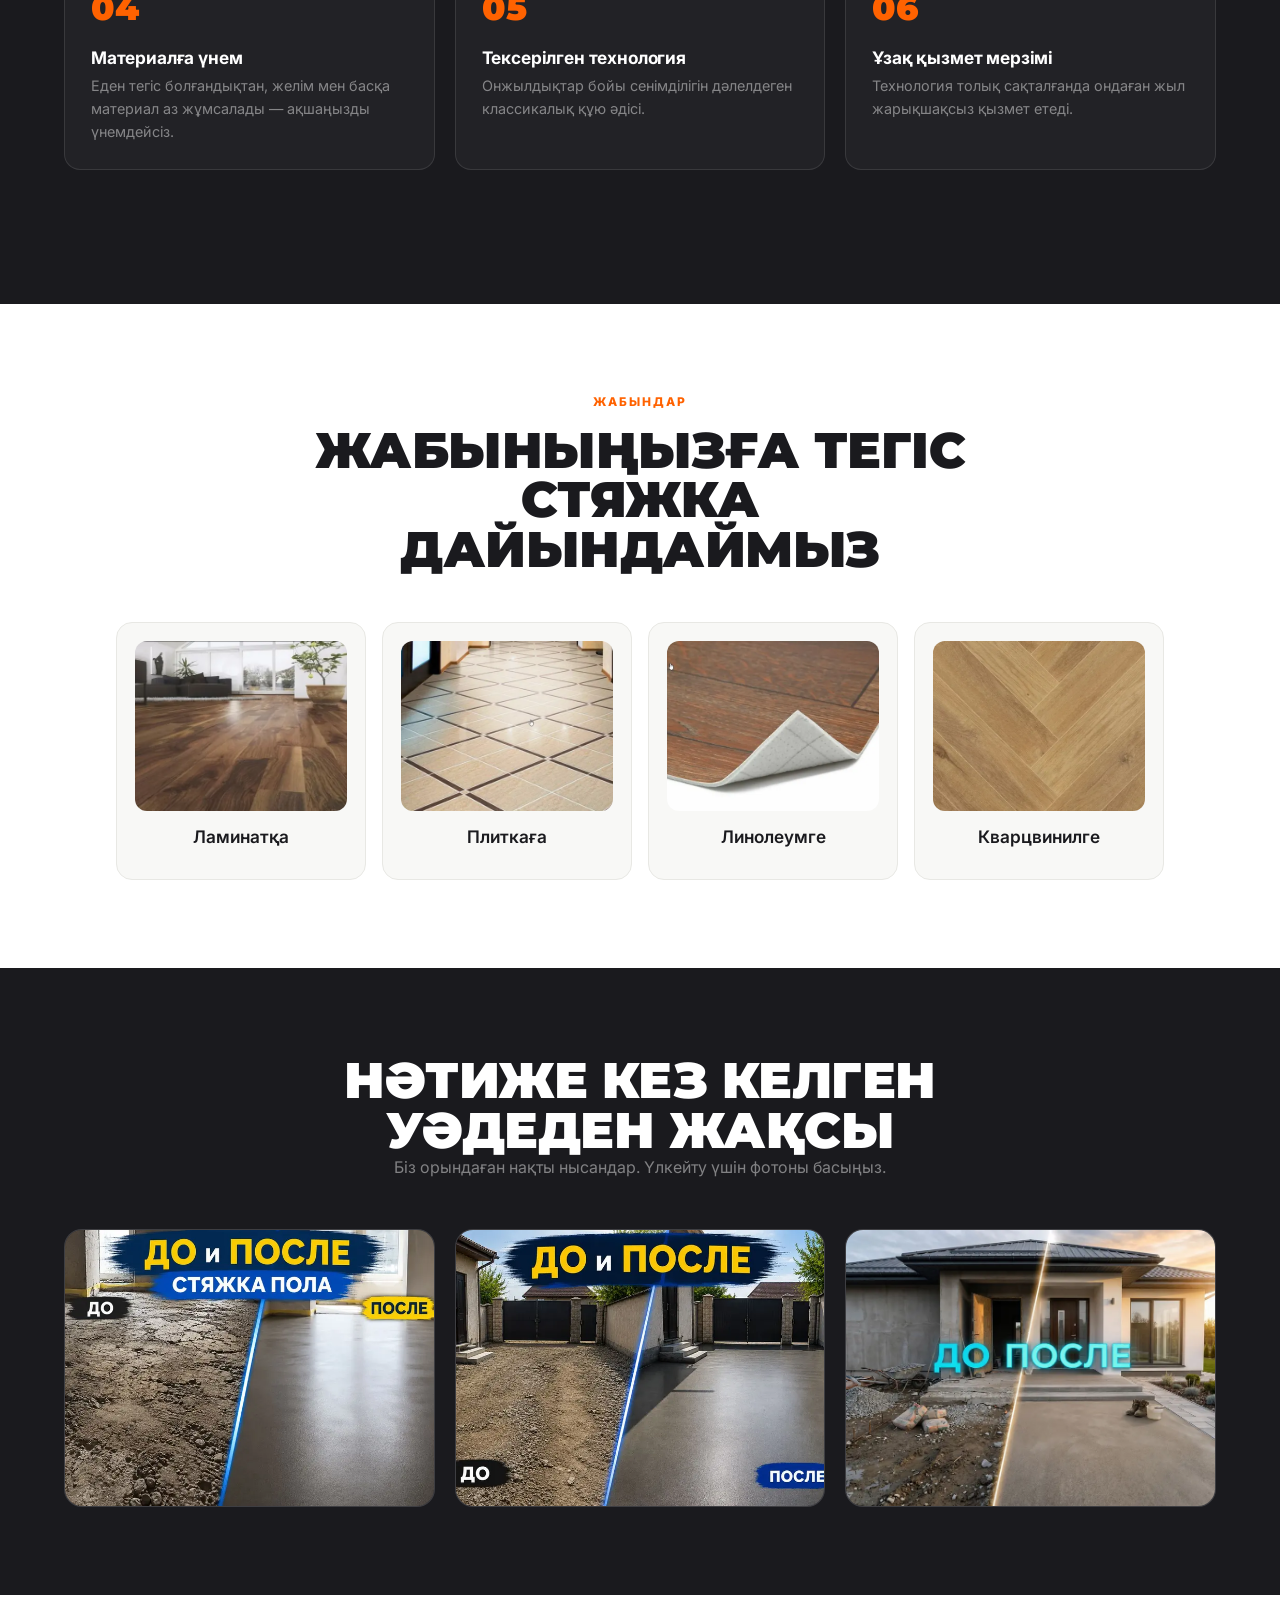
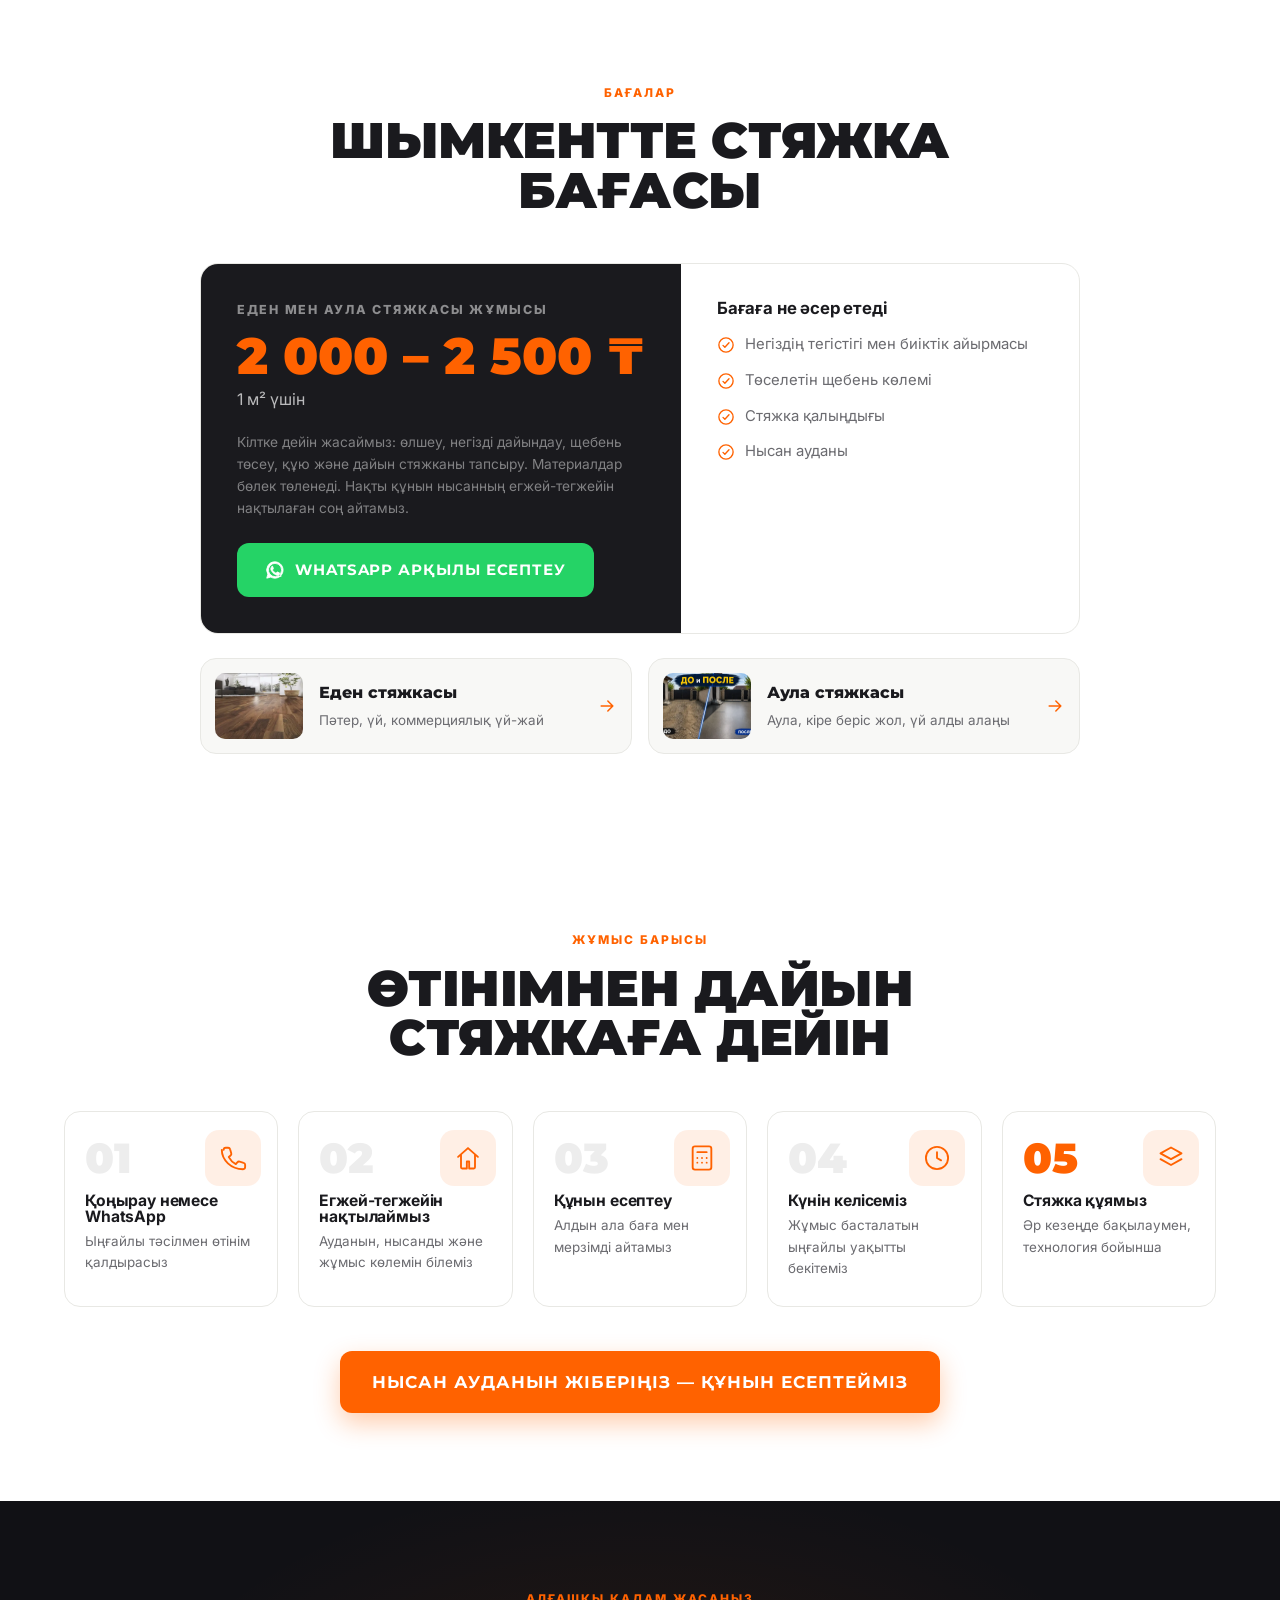
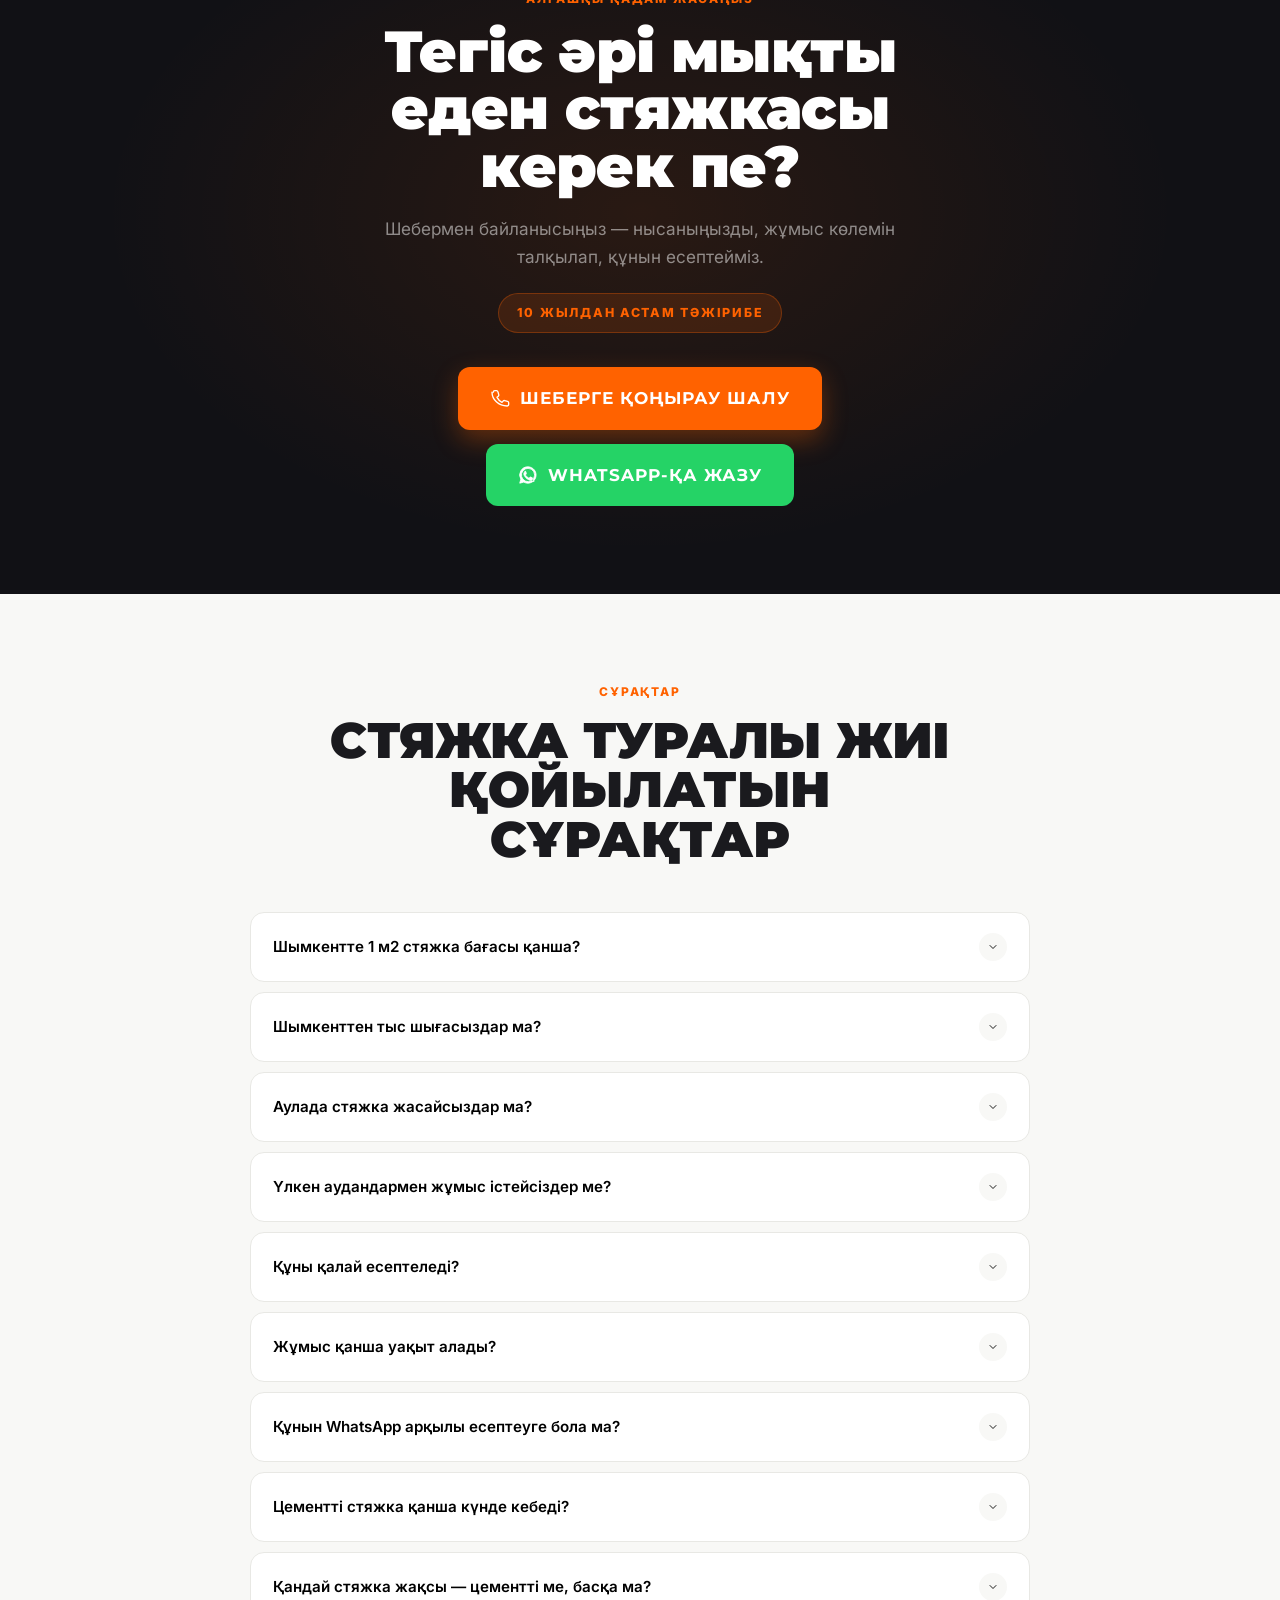
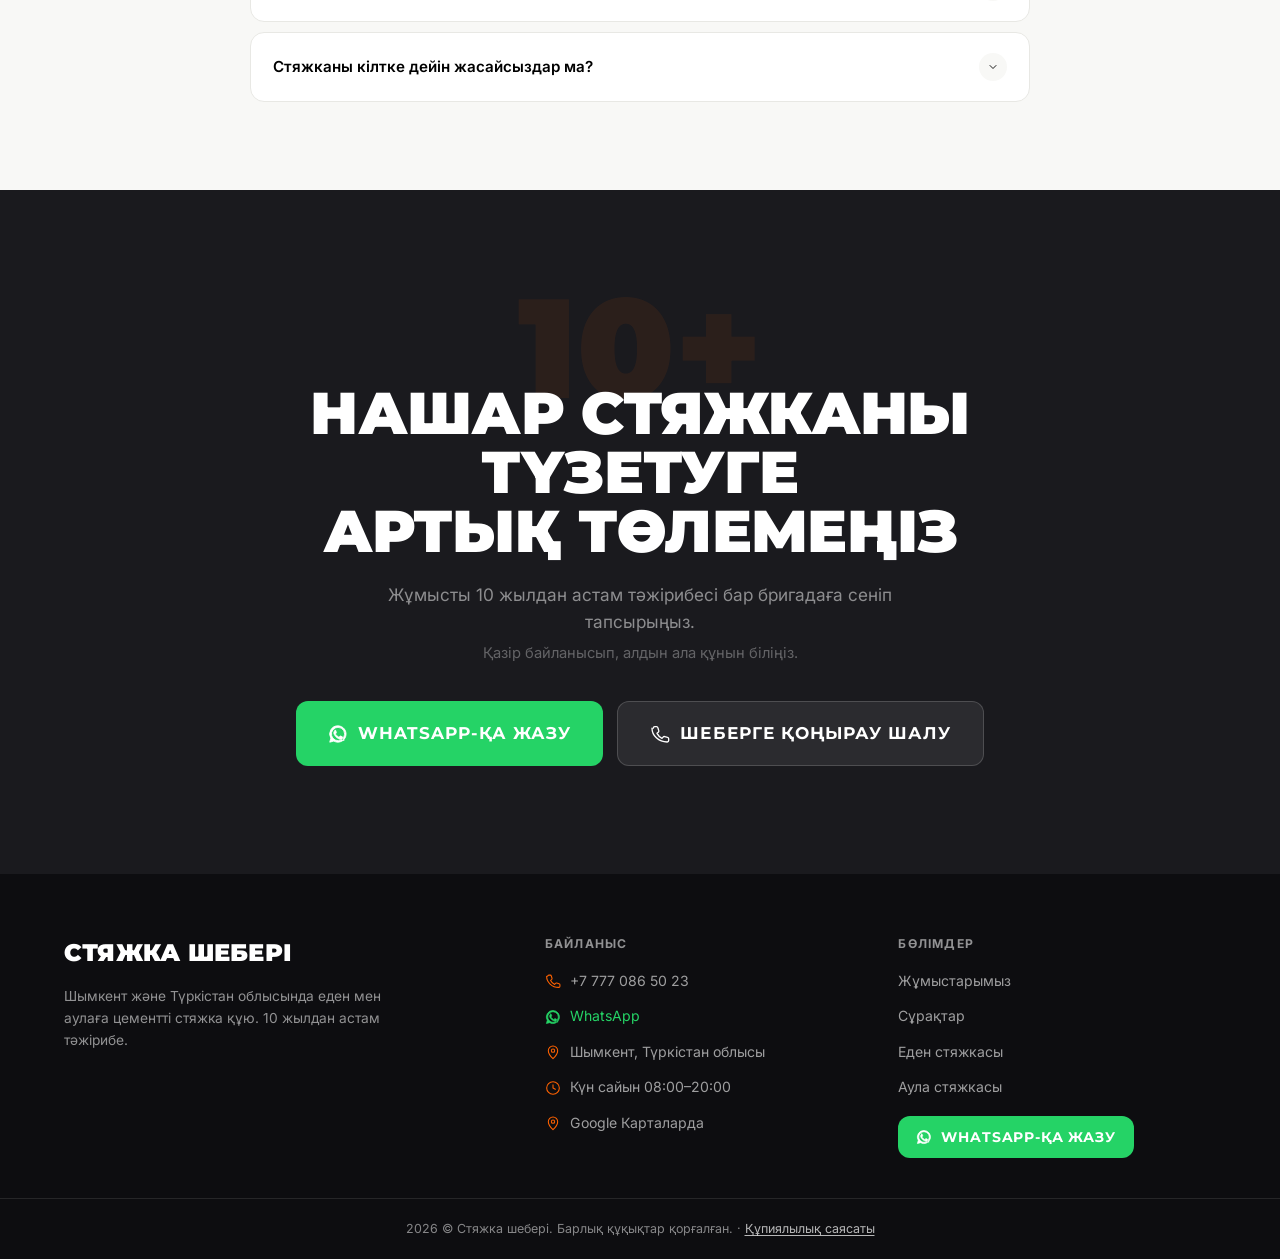
==== commit cc35bcb7: "SEO copy: Shymkent in home H1, screed-pouring wording, private-house and drying sections - home (ru/" ====
--- a/kk/index.html
+++ b/kk/index.html
@@ -60,6 +60,14 @@
   "address": { "@type": "PostalAddress", "addressLocality": "Шымкент", "addressCountry": "KZ" }
 }
 </script>
+<!-- Google tag (gtag.js) -->
+<script async src="https://www.googletagmanager.com/gtag/js?id=G-07XGG4WK3K"></script>
+<script>
+  window.dataLayer = window.dataLayer || [];
+  function gtag(){dataLayer.push(arguments);}
+  gtag('js', new Date());
+  gtag('config', 'G-07XGG4WK3K');
+</script>
 <!-- Yandex.Metrika counter -->
 <script type="text/javascript">
     (function(m,e,t,r,i,k,a){
@@ -194,7 +202,7 @@
     <div class="hero-text reveal">
       <span class="hero-badge"><span class="dot"></span> <span>10 жылдан астам тәжірибе</span></span>
 
-      <h1>ЦЕМЕНТТІ<br><span class="accent">СТЯЖКА</span><br>ЕДЕН МЕН АУЛАҒА</h1>
+      <h1>ШЫМКЕНТТЕ<br>ЕДЕН МЕН АУЛАҒА<br><span class="accent">ЦЕМЕНТТІ СТЯЖКА</span></h1>
 
       <p class="hero-sub">Үй, пәтер, аула және коммерциялық нысандарға арналған тегіс әрі мықты негіз — Шымкентте, өлшеуден тапсыруға дейін.</p>
 
@@ -341,7 +349,7 @@
         <div class="price-label">Еден мен аула стяжкасы жұмысы</div>
         <div class="price-value">2 000 – 2 500 ₸</div>
         <div class="price-unit">1 м² үшін</div>
-        <p class="price-note">Материалдар бөлек төленеді. Нақты құнын нысанның егжей-тегжейін нақтылаған соң айтамыз.</p>
+        <p class="price-note">Кілтке дейін жасаймыз: өлшеу, негізді дайындау, щебень төсеу, құю және дайын стяжканы тапсыру. Материалдар бөлек төленеді. Нақты құнын нысанның егжей-тегжейін нақтылаған соң айтамыз.</p>
         <a href="https://wa.me/77770865023?text=Сәлеметсіз бе! Стяжка құю құнын білгім келеді." class="btn btn-accent"><svg class="ic"><use href="#i-whatsapp"/></svg> <span>WhatsApp арқылы есептеу</span></a>
       </div>
       <div class="price-factors">
@@ -472,6 +480,10 @@
         <button class="faq-q" aria-expanded="false"><span>Қандай стяжка жақсы — цементті ме, басқа ма?</span> <span class="faq-q-icon"><svg class="ic"><use href="#i-chevron"/></svg></span></button>
         <div class="faq-a"><p>Цементті стяжка — онжылдықтар бойы тексерілген нұсқа: жоғары беріктік, тегістік және кез келген финиш жабынға сәйкестік.</p></div>
       </div>
+      <div class="faq-item">
+        <button class="faq-q" aria-expanded="false"><span>Стяжканы кілтке дейін жасайсыздар ма?</span> <span class="faq-q-icon"><svg class="ic"><use href="#i-chevron"/></svg></span></button>
+        <div class="faq-a"><p>Иә, барлық кезеңді өзіміз атқарамыз — өлшеу, негізді дайындау, щебень төсеу және құю. Сізге дайын стяжканы қабылдау ғана қалады.</p></div>
+      </div>
     </div>
   </div>
 </section>
@@ -539,6 +551,6 @@
   </div>
 </div>
 
-<script src="../script.js?v=4"></script>
+<script src="../script.js?v=5"></script>
 </body>
 </html>
